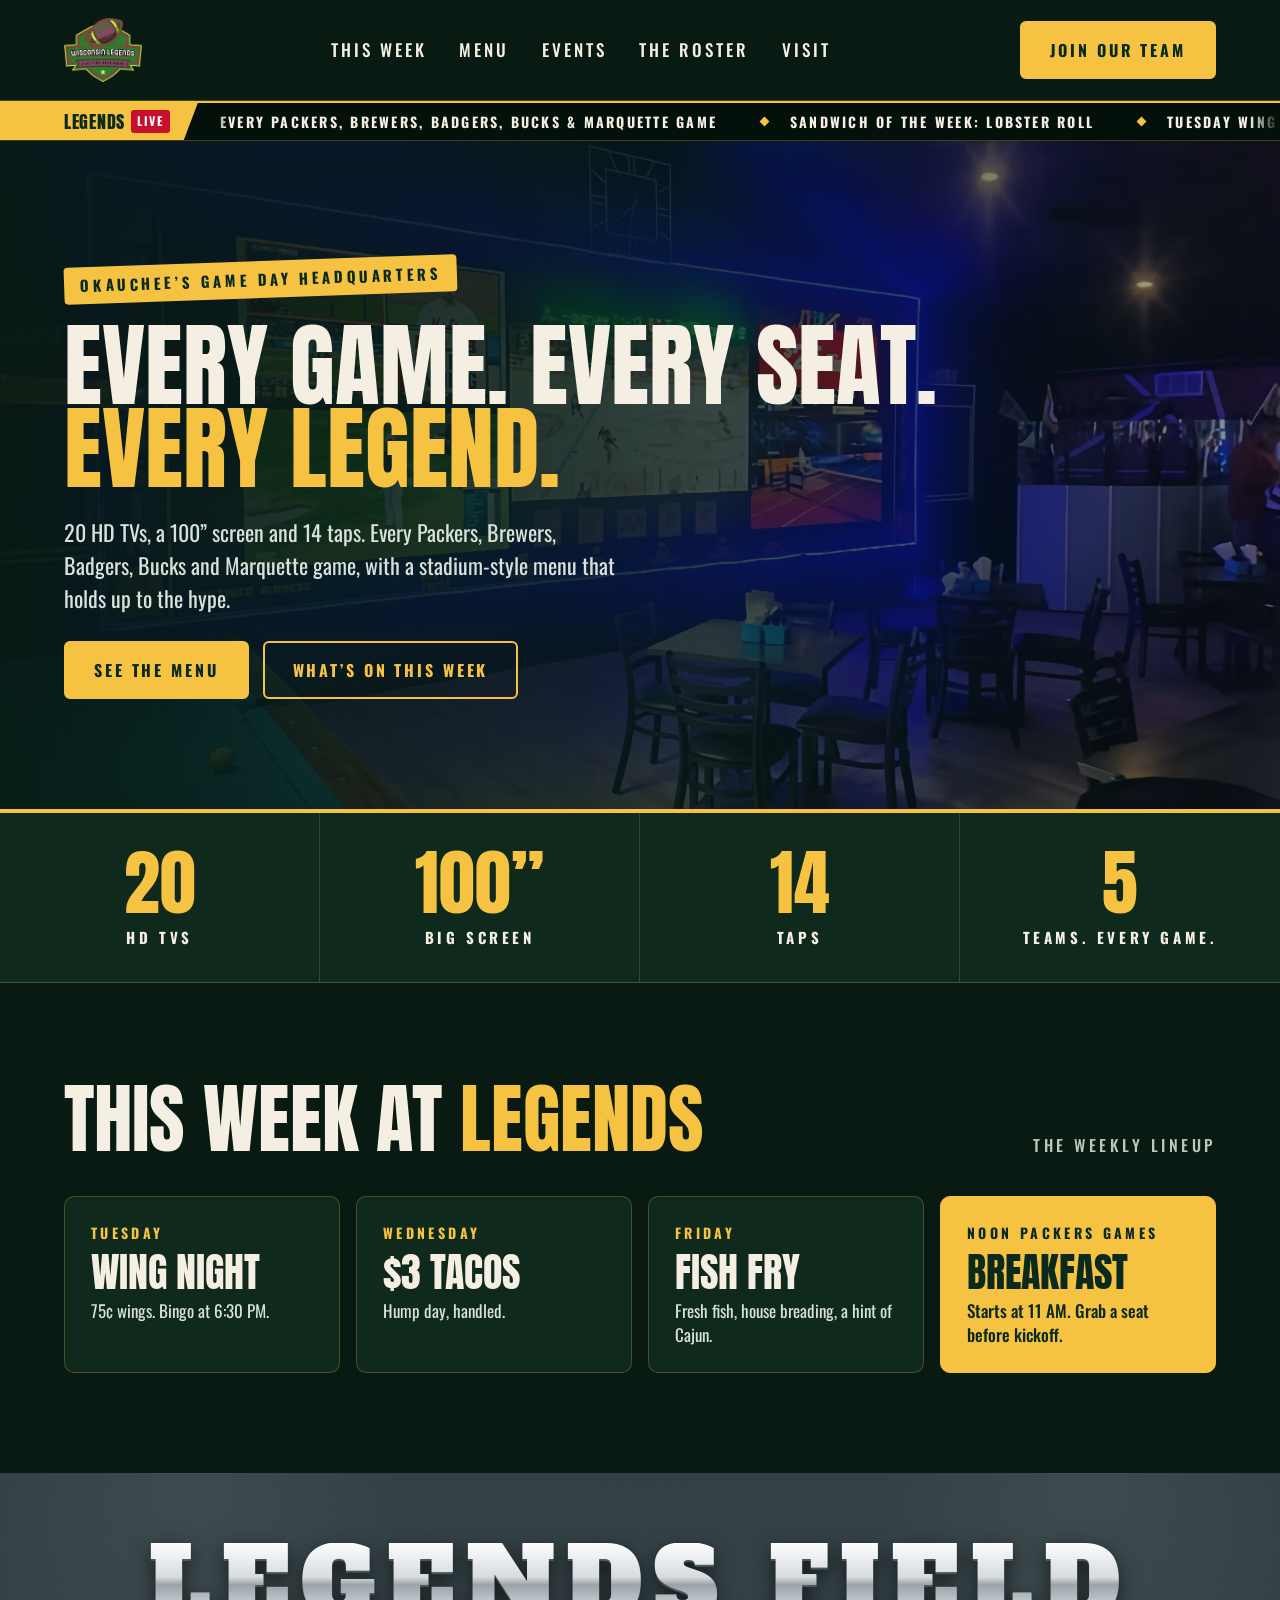
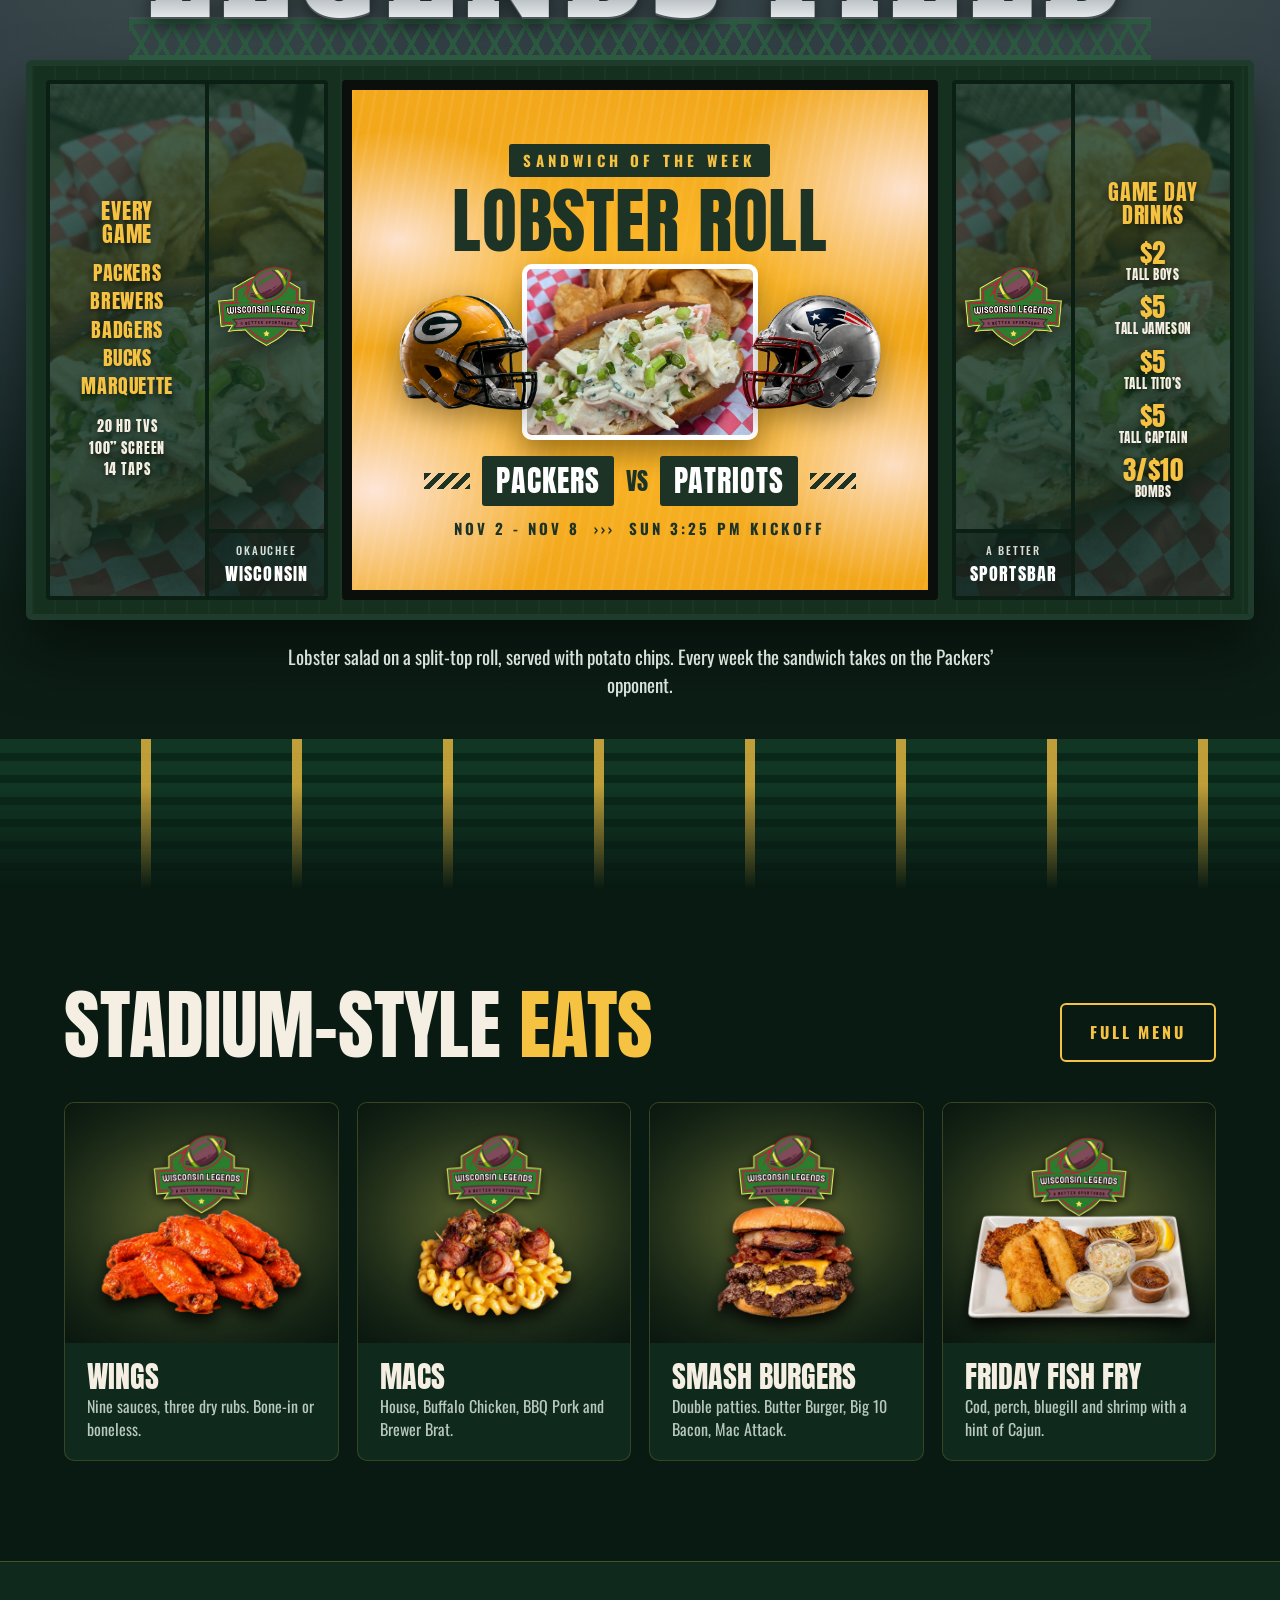
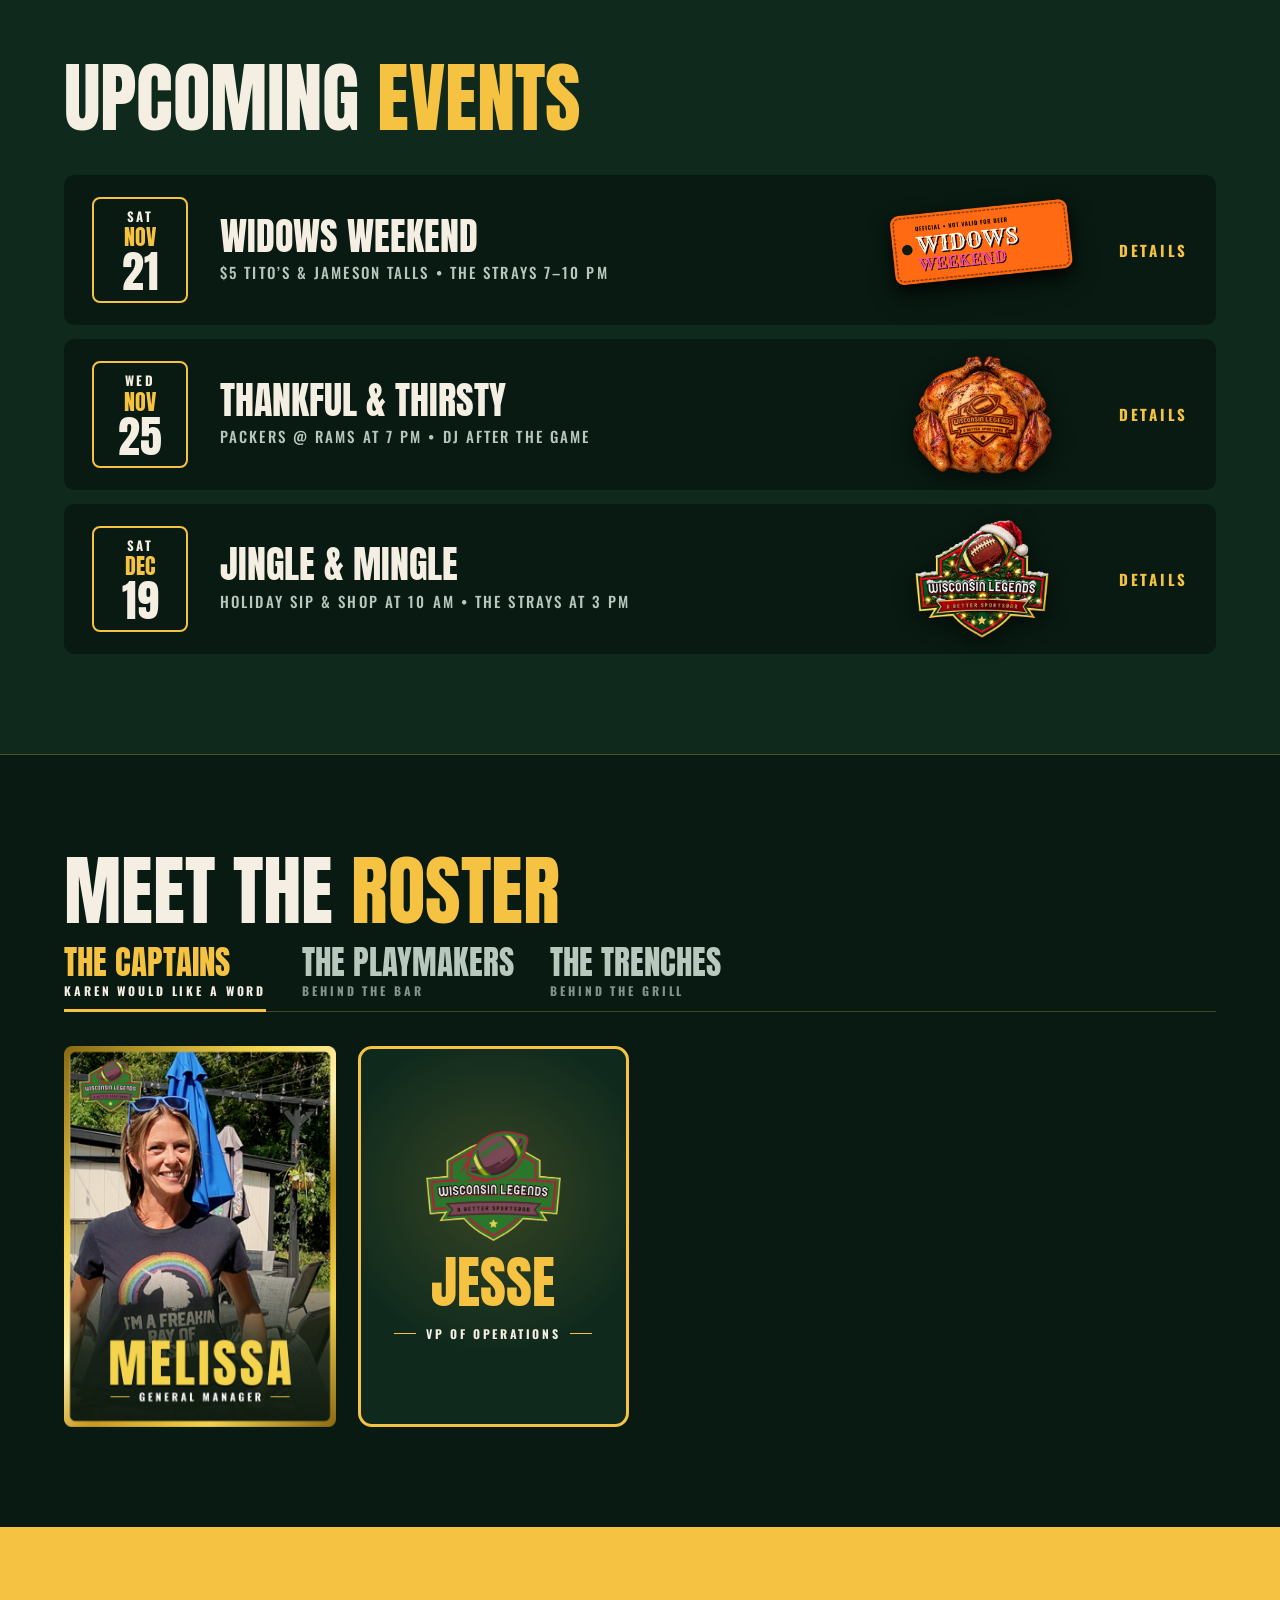
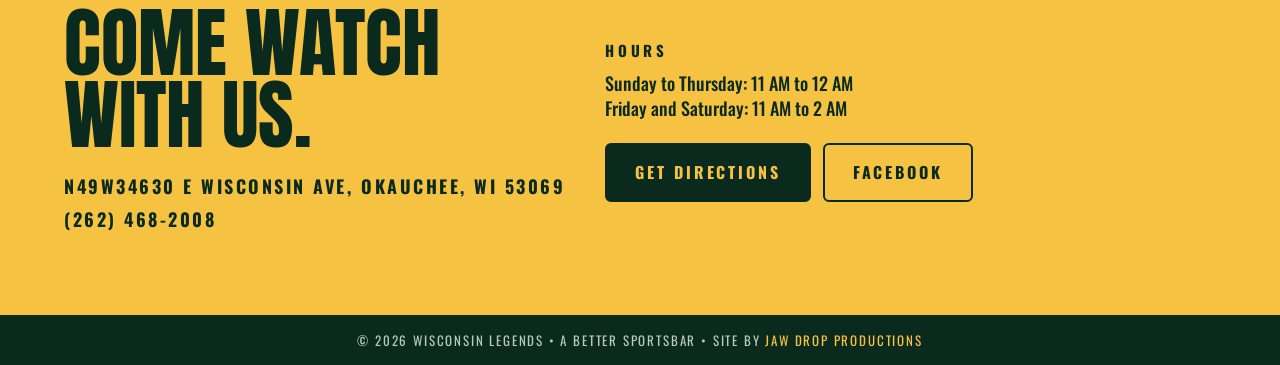
==== index.html @ 624fd3b6 "Add files via upload" ====
<!doctype html>
<html lang="en">
<head>
<meta charset="utf-8">
<meta name="viewport" content="width=device-width, initial-scale=1">
<title>Wisconsin Legends | A Better Sports Bar in Okauchee, WI</title>
<meta name="description" content="Wisconsin Legends is Okauchee's game day headquarters. 20 HD TVs, a 100 inch screen, 14 taps and a stadium-style menu. Every Packers, Brewers, Badgers, Bucks and Marquette game.">
<link rel="icon" type="image/png" href="images/favicon.png">
<link rel="preconnect" href="https://fonts.googleapis.com">
<link rel="preconnect" href="https://fonts.gstatic.com" crossorigin>
<link href="https://fonts.googleapis.com/css2?family=Alfa+Slab+One&family=Anton&family=Oswald:wght@400;500;700&display=swap" rel="stylesheet">
<link rel="stylesheet" href="styles.css?v=20261103q">
</head>
<body>

<header class="topbar">
<nav class="nav">
  <a class="logo" href="#top"><img src="images/logo.png" alt="Wisconsin Legends"></a>
  <ul>
    <li><a href="#week">This Week</a></li>
    <li><a href="menu.html">Menu</a></li>
    <li><a href="#events">Events</a></li>
    <li><a href="#crew">The Roster</a></li>
    <li><a href="#visit">Visit</a></li>
  </ul>
  <a class="btn btn-gold" href="apply.html">Join Our Team</a>
</nav>
  <div class="ticker" aria-label="Legends news">
    <span class="tk-label">Legends<b>Live</b></span>
    <div class="tk-track"><div class="tk-move"><span class="tk-item">Every Packers, Brewers, Badgers, Bucks &amp; Marquette game</span><span class="tk-item">Sandwich of the Week: Lobster Roll</span><span class="tk-item">Tuesday Wing Night: 75&cent; wings + Bingo at 6:30</span><span class="tk-item">Wednesday: $3 Tacos</span><span class="tk-item">Friday Fish Fry</span><span class="tk-item">Breakfast from 11 AM for noon Packers kickoffs</span><span class="tk-item">Widows Weekend: Sat Nov 21</span><span class="tk-item">Thankful &amp; Thirsty: Wed Nov 25</span><span class="tk-item">Jingle &amp; Mingle: Sat Dec 19</span><span class="tk-item">N49W34630 E Wisconsin Ave, Okauchee</span><span class="tk-item">(262) 468-2008</span><span aria-hidden="true" class="tk-dup"><span class="tk-item">Every Packers, Brewers, Badgers, Bucks &amp; Marquette game</span><span class="tk-item">Sandwich of the Week: Lobster Roll</span><span class="tk-item">Tuesday Wing Night: 75&cent; wings + Bingo at 6:30</span><span class="tk-item">Wednesday: $3 Tacos</span><span class="tk-item">Friday Fish Fry</span><span class="tk-item">Breakfast from 11 AM for noon Packers kickoffs</span><span class="tk-item">Widows Weekend: Sat Nov 21</span><span class="tk-item">Thankful &amp; Thirsty: Wed Nov 25</span><span class="tk-item">Jingle &amp; Mingle: Sat Dec 19</span><span class="tk-item">N49W34630 E Wisconsin Ave, Okauchee</span><span class="tk-item">(262) 468-2008</span></span></div></div>
  </div>
</header>

<header id="top" class="hero">
  <div class="hero-inner">
    <span class="tag">Okauchee&rsquo;s Game Day Headquarters</span>
    <h1><span class="nw">Every Game. Every Seat.</span><br><span class="hl">Every Legend.</span></h1>
    <p>20 HD TVs, a 100&rdquo; screen and 14 taps. Every Packers, Brewers, Badgers, Bucks and Marquette game, with a stadium-style menu that holds up to the hype.</p>
    <div class="cta">
      <a class="btn btn-gold" href="menu.html">See the Menu</a>
      <a class="btn btn-line" href="#week">What&rsquo;s On This Week</a>
    </div>
  </div>
</header>

<div class="stats">
  <div class="wrap">
    <div class="stat"><b>20</b><span>HD TVs</span></div>
    <div class="stat"><b>100&rdquo;</b><span>Big Screen</span></div>
    <div class="stat"><b>14</b><span>Taps</span></div>
    <div class="stat"><b>5</b><span>Teams. Every Game.</span></div>
  </div>
</div>

<section id="week">
  <div class="wrap">
    <div class="sec-head">
      <h2>This Week at <span class="hl">Legends</span></h2>
      <span class="eyebrow">The weekly lineup</span>
    </div>
    <div class="week">
      <div class="card"><div class="day">Tuesday</div><h3>Wing Night</h3><p>75&cent; wings. Bingo at 6:30 PM.</p></div>
      <div class="card"><div class="day">Wednesday</div><h3>$3 Tacos</h3><p>Hump day, handled.</p></div>
      <div class="card"><div class="day">Friday</div><h3>Fish Fry</h3><p>Fresh fish, house breading, a hint of Cajun.</p></div>
      <div class="card gold"><div class="day">Noon Packers Games</div><h3>Breakfast</h3><p>Starts at 11 AM. Grab a seat before kickoff.</p></div>
    </div>
  </div>
</section>

<section class="lf" aria-label="Sandwich of the Week">
  <div class="lf-sky"></div>
  <div class="lf-board">
    <div class="lf-sign"><div class="lf-sw"><span>Legends Field</span></div></div>
    <div class="lf-rig">
      <div class="lf-wing l">
      <div class="lf-tower">
        <div class="lf-th">Every<br>Game</div>
        <ul><li>Packers</li><li>Brewers</li><li>Badgers</li><li>Bucks</li><li>Marquette</li><li class="sm">20 HD TVs</li><li class="sm">100&rdquo; Screen</li><li class="sm">14 Taps</li></ul>
      </div>
      <div class="lf-side">
        <div class="lf-mini"><img src="images/logo.png" alt=""></div>
        <div class="lf-plate">Okauchee<b>Wisconsin</b></div>
      </div>
      </div>
      <div class="lf-screen">
        <div class="lf-paint"></div>
        <div class="lf-kicker">Sandwich of the Week</div>
        <h2 class="lf-title">Lobster Roll</h2>
        <div class="lf-mid">
          <img class="lf-helm gb" src="images/helmet-gb.png" alt="Packers helmet">
          <div class="lf-photo" role="img" aria-label="Lobster roll with potato chips"></div>
          <img class="lf-helm opp" src="images/helmet-opp.png" alt="Patriots helmet">
        </div>
        <div class="lf-vs"><i></i><span class="t">Packers</span><span class="v">vs</span><span class="t">Patriots</span><i></i></div>
        <div class="lf-sub">Nov 2 - Nov 8 &nbsp;&#8250;&#8250;&#8250;&nbsp; Sun 3:25 PM Kickoff</div>
      </div>
      <div class="lf-wing r">
        <div class="lf-side">
        <div class="lf-mini"><img src="images/logo.png" alt=""></div>
        <div class="lf-plate">A Better<b>Sportsbar</b></div>
      </div>
      <div class="lf-tower">
        <div class="lf-th">Game Day<br>Drinks</div>
        <ul class="deals"><li><b>$2</b>Tall Boys</li><li><b>$5</b>Tall Jameson</li><li><b>$5</b>Tall Tito&rsquo;s</li><li><b>$5</b>Tall Captain</li><li><b>3/$10</b>Bombs</li></ul>
      </div>
    </div>
    </div>
    <div class="lf-caption">Lobster salad on a split-top roll, served with potato chips. Every week the sandwich takes on the Packers&rsquo; opponent.</div>
  </div>
  <div class="lf-stands"></div>
</section>

<section id="menu">
  <div class="wrap">
    <div class="sec-head">
      <h2>Stadium-Style <span class="hl">Eats</span></h2>
      <a class="btn btn-line" href="menu.html">Full Menu</a>
    </div>
    <div class="menu">
      <div class="dish"><img src="images/wings-card.jpg" alt="Wing sauces"><div><h3>Wings</h3><p>Nine sauces, three dry rubs. Bone-in or boneless.</p></div></div>
      <div class="dish"><img src="images/mac-card.jpg" alt="House mac and cheese"><div><h3>Macs</h3><p>House, Buffalo Chicken, BBQ Pork and Brewer Brat.</p></div></div>
      <div class="dish"><img src="images/burger-card.jpg" alt="Big 10 Bacon Burger"><div><h3>Smash Burgers</h3><p>Double patties. Butter Burger, Big 10 Bacon, Mac Attack.</p></div></div>
      <div class="dish"><img src="images/fishfry.jpg" alt="Friday fish fry plate"><div><h3>Friday Fish Fry</h3><p>Cod, perch, bluegill and shrimp with a hint of Cajun.</p></div></div>
    </div>
  </div>
</section>

<section id="events" class="band">
  <div class="wrap">
    <div class="sec-head"><h2>Upcoming <span class="hl">Events</span></h2></div>
    <div class="events">
      <div class="event">
        <div class="date"><small>Sat</small><em>Nov</em><b>21</b></div>
        <div class="info"><h3>Widows Weekend</h3><p>$5 Tito&rsquo;s &amp; Jameson Talls &bull; The Strays 7&ndash;10 PM</p></div>
        <img class="ev-icon" src="images/event-widows.png" alt="Widows Weekend tag">
        <a href="https://www.facebook.com/events/994637236331444/" target="_blank" rel="noopener">Details</a>
      </div>
      <div class="event">
        <div class="date"><small>Wed</small><em>Nov</em><b>25</b></div>
        <div class="info"><h3>Thankful &amp; Thirsty</h3><p>Packers @ Rams at 7 PM &bull; DJ after the game</p></div>
        <img class="ev-icon" src="images/event-turkey.png" alt="Legends turkey">
        <a href="https://www.facebook.com/events/1683544016807827/" target="_blank" rel="noopener">Details</a>
      </div>
      <div class="event">
        <div class="date"><small>Sat</small><em>Dec</em><b>19</b></div>
        <div class="info"><h3>Jingle &amp; Mingle</h3><p>Holiday Sip &amp; Shop at 10 AM &bull; The Strays at 3 PM</p></div>
        <img class="ev-icon" src="images/event-xmas.png" alt="Legends Christmas logo">
        <a href="https://www.facebook.com/events/1639208197613878/" target="_blank" rel="noopener">Details</a>
      </div>
    </div>
  </div>
</section>

<section id="crew">
  <div class="wrap">
    <div class="sec-head roster-head">
      <h2>Meet the <span class="hl">Roster</span></h2>
    </div>
    <div class="roster-tabs" role="tablist" aria-label="Roster groups">
      <button type="button" role="tab" class="on" aria-selected="true" data-g="captains">The Captains<small>Karen Would Like A Word</small></button>
      <button type="button" role="tab" aria-selected="false" data-g="playmakers">The Playmakers<small>Behind the Bar</small></button>
      <button type="button" role="tab" aria-selected="false" data-g="trenches">The Trenches<small>Behind the Grill</small></button>
    </div>
    <div class="crew" id="roster" aria-live="polite"></div>
  </div>
</section>

<footer id="visit">
  <div class="wrap">
    <div>
      <h2>Come Watch<br>With Us.</h2>
      <div class="addr">N49W34630 E Wisconsin Ave, Okauchee, WI 53069<br><a href="tel:+12624682008">(262) 468-2008</a></div>
    </div>
    <div class="hours">
      <div class="label">Hours</div>
      <div>Sunday to Thursday: 11 AM to 12 AM<br>Friday and Saturday: 11 AM to 2 AM</div>
      <div class="cta">
        <a class="btn btn-dark" href="https://maps.google.com/?q=N49W34630+E+Wisconsin+Ave,+Okauchee,+WI+53069" target="_blank" rel="noopener">Get Directions</a>
        <a class="btn btn-line" href="https://www.facebook.com/profile.php?id=61574786015637" target="_blank" rel="noopener">Facebook</a>
      </div>
    </div>
  </div>
  <div class="fine">&copy; 2026 Wisconsin Legends &bull; A Better Sportsbar &bull; Site by <a href="https://jawdropproductions.com" target="_blank" rel="noopener">JAW DROP Productions</a></div>
</footer>

<script>
(function(){
  var G={
    captains:[{img:"images/staff-melissa.png",alt:"Melissa, General Manager"},{name:"Jesse",role:"VP of Operations"}],
    playmakers:[{img:"images/staff-maddie.png",alt:"Maddie, bartender"},{img:"images/staff-taylor.png",alt:"Taylor, bartender"},{img:"images/staff-brittany.png",alt:"Brittany, bartender"}],
    trenches:[{name:"Dave-O",role:"Kitchen Manager"}]
  };
  var max=0;for(var k in G)max=Math.max(max,G[k].length);
  var root=document.getElementById("roster"),slots=[];
  function face(p){
    if(!p)return '<span class="card-back"><img src="images/logo.png" alt=""></span>';
    if(p.name)return '<span class="card-soon" role="img" aria-label="'+p.name+', '+p.role+'"><img src="images/logo.png" alt=""><b>'+p.name+'</b><span class="role">'+p.role+'</span></span>';
    return '<img src="'+p.img+'" alt="'+p.alt+'">';
  }
  for(var i=0;i<max;i++){
    var d=document.createElement("div");d.className="slot";
    d.innerHTML='<div class="slot-inner"><div class="face a"></div><div class="face b"></div></div>';
    root.appendChild(d);slots.push({el:d,inner:d.firstChild,a:d.querySelector(".a"),b:d.querySelector(".b"),rot:0,shown:false});
  }
  function vis(s){return s.rot%2===0?s.a:s.b}
  function hid(s){return s.rot%2===0?s.b:s.a}
  function turn(s){s.rot++;s.inner.style.transform="rotateY("+(s.rot*180)+"deg)"}
  function show(g,first){
    var list=G[g];
    slots.forEach(function(s,i){
      var p=list[i];
      if(first){if(p){vis(s).innerHTML=face(p);s.shown=true}else s.el.hidden=true;return}
      setTimeout(function(){
        if(!s.shown&&!p)return;
        if(!s.shown){vis(s).innerHTML=face(null);s.el.hidden=false;s.shown=true;void s.el.offsetWidth}
        hid(s).innerHTML=face(p);turn(s);
        if(!p){s.shown=false;setTimeout(function(){if(!s.shown)s.el.hidden=true},720)}
      },i*110);
    });
  }
  var tabs=document.querySelectorAll(".roster-tabs button"),cur="captains";
  tabs.forEach(function(t){t.addEventListener("click",function(){
    if(t.dataset.g===cur)return;cur=t.dataset.g;
    tabs.forEach(function(x){var on=x===t;x.classList.toggle("on",on);x.setAttribute("aria-selected",on)});
    show(cur,false);
  })});
  show(cur,true);
})();
</script>
<script>(function(){var n=document.querySelector(".topbar");function f(){document.documentElement.style.setProperty("--navh",n.offsetHeight+"px")}f();addEventListener("resize",f)})();</script>
</body>
</html>
---- styles.css ----
:root{
  --green:#081a12;
  --green2:#0f2a1d;
  --gold:#f5c242;
  --gold2:#ffe08a;
  --ink:#0b2a1e;
  --cream:#f4efe2;
  --muted:#b9c8bd;
  --soft:#d9e2da;
  --line:rgba(245,194,66,.25);
}
*{box-sizing:border-box}
html{scroll-behavior:smooth}
body{margin:0;background:var(--green);color:var(--cream);font-family:Oswald,"Arial Narrow",sans-serif;line-height:1.4}
a{color:var(--gold);text-decoration:none}
a:hover{color:var(--gold2)}
img{max-width:100%;display:block}
h1,h2,h3{font-family:Anton,Impact,sans-serif;font-weight:400;margin:0;line-height:.95;text-transform:uppercase}
.wrap{max-width:1280px;margin:0 auto;padding:0 5%}
.btn{display:inline-block;font-weight:700;letter-spacing:.18em;font-size:16px;padding:16px 28px;border-radius:6px;text-transform:uppercase;border:2px solid var(--gold)}
.btn-gold{background:var(--gold);color:var(--ink)}
.btn-gold:hover{background:var(--gold2);color:var(--ink)}
.btn-line{color:var(--gold)}
.btn-line:hover{background:rgba(245,194,66,.12)}
.tag{display:inline-block;background:var(--gold);color:var(--ink);font-weight:700;letter-spacing:.24em;font-size:15px;padding:8px 16px;border-radius:4px;transform:rotate(-2deg);text-transform:uppercase}
.hl{color:var(--gold)}
.eyebrow{letter-spacing:.22em;font-weight:500;color:var(--muted);font-size:16px;text-transform:uppercase}

/* ticker */


/* nav */
.nav{display:flex;flex-wrap:wrap;align-items:center;justify-content:space-between;gap:16px;padding:18px 5%;border-bottom:1px solid var(--line)}
.nav .logo img{height:64px;width:auto}
.nav ul{list-style:none;margin:0;padding:0;display:flex;flex-wrap:wrap;gap:8px 32px;font-weight:500;font-size:17px;letter-spacing:.18em;text-transform:uppercase}
.nav ul a{color:var(--cream)}
.nav ul a:hover{color:var(--gold)}

/* hero */
.hero{padding:120px 5% 110px;background:linear-gradient(90deg,rgba(8,26,18,.96) 0%,rgba(8,26,18,.82) 45%,rgba(8,26,18,.35) 100%),url(images/hero.jpg) center/cover}
.hero-inner{max-width:760px;display:flex;flex-direction:column;gap:26px;align-items:flex-start}
.hero h1{font-size:clamp(64px,9vw,140px);line-height:.9}
.hero p{margin:0;font-size:22px;line-height:1.5;color:var(--soft);max-width:560px}
.hero .cta{display:flex;flex-wrap:wrap;gap:14px}

/* stats */
.stats{background:var(--green2);border-top:4px solid var(--gold);border-bottom:1px solid var(--line)}
.stats .wrap{display:grid;grid-template-columns:repeat(auto-fit,minmax(200px,1fr));padding:0}
.stat{padding:34px 20px;text-align:center;border-right:1px solid rgba(245,194,66,.18)}
.stat:last-child{border-right:none}
.stat b{display:block;font-family:Anton,Impact,sans-serif;font-weight:400;font-size:72px;line-height:1;color:var(--gold)}
.stat span{display:block;letter-spacing:.24em;font-weight:700;font-size:15px;margin-top:8px;text-transform:uppercase}

/* sections */
section{padding:100px 0}
.sec-head{display:flex;flex-wrap:wrap;align-items:flex-end;justify-content:space-between;gap:16px;margin-bottom:40px}
.sec-head h2{font-size:clamp(48px,6vw,84px)}
.band{background:var(--green2);border-top:1px solid var(--line);border-bottom:1px solid var(--line)}

/* week cards */
.week{display:grid;grid-template-columns:repeat(auto-fit,minmax(220px,1fr));gap:16px}
.card{background:var(--green2);border:1px solid var(--line);border-radius:10px;padding:26px}
.card .day{color:var(--gold);letter-spacing:.24em;font-weight:700;font-size:14px;text-transform:uppercase}
.card h3{font-size:40px;margin:10px 0 8px}
.card p{margin:0;color:var(--soft);font-size:17px}
.card.gold{background:var(--gold);color:var(--ink);border-color:var(--gold)}
.card.gold .day,.card.gold p{color:var(--ink)}
.card.gold p{font-weight:500}

/* sandwich of the week */
.sotw{display:flex;flex-wrap:wrap;background:var(--green2);padding:0}
.sotw-img{flex:1 1 480px;min-height:520px;background:url(images/sandwich-of-the-week.jpg) 50% 60%/cover}
.sotw-text{flex:1 1 480px;padding:80px 5%;display:flex;flex-direction:column;justify-content:center;align-items:flex-start;gap:20px}
.sotw h2{font-size:clamp(56px,7vw,104px);line-height:.9}
.sotw p{margin:0;font-size:21px;line-height:1.5;color:var(--soft);max-width:520px}
.sotw .meta{display:flex;flex-wrap:wrap;gap:10px 28px;letter-spacing:.2em;font-weight:700;font-size:16px;text-transform:uppercase}

/* menu */
.menu{display:grid;grid-template-columns:repeat(auto-fit,minmax(260px,1fr));gap:18px}
.dish{background:var(--green2);border-radius:10px;overflow:hidden;border:1px solid rgba(245,194,66,.18)}
.dish img{width:100%;height:240px;object-fit:cover}
.dish div{padding:20px 22px}
.dish h3{font-size:30px}
.dish p{margin:4px 0 0;color:var(--muted);font-size:16px}

/* events */
.events{display:flex;flex-direction:column;gap:14px}
.event{display:flex;flex-wrap:wrap;align-items:center;gap:20px 32px;background:var(--green);border-radius:10px;padding:22px 28px}
.date{width:96px;text-align:center;border:2px solid var(--gold);border-radius:8px;padding:8px 0;font-family:Anton,Impact,sans-serif;text-transform:uppercase}
.date small{display:block;font-family:Oswald,sans-serif;letter-spacing:.2em;font-size:13px;font-weight:700}
.date em{display:block;font-style:normal;font-size:22px;color:var(--gold);line-height:1.1}
.date b{display:block;font-weight:400;font-size:44px;line-height:1}
.event .info{flex:1 1 320px}
.event h3{font-size:38px}
.event p{margin:8px 0 0;color:var(--muted);letter-spacing:.14em;font-weight:500;font-size:15px;text-transform:uppercase}
.event a{font-weight:700;letter-spacing:.18em;font-size:15px;text-transform:uppercase}

/* crew */
.crew{display:grid;grid-template-columns:repeat(auto-fill,minmax(220px,1fr));gap:22px}
.squad+.squad{margin-top:56px;padding-top:44px;border-top:1px solid var(--line)}
.squad-head{display:flex;flex-wrap:wrap;align-items:baseline;gap:6px 20px;margin-bottom:24px}
.squad-head h3{font-size:clamp(34px,4vw,52px)}
.card-soon,.card-back{width:100%;height:100%;border:3px solid var(--gold);border-radius:14px;background:radial-gradient(circle at 50% 38%,rgba(245,194,66,.18),transparent 60%),var(--green2);display:flex;flex-direction:column;align-items:center;justify-content:center;gap:14px;padding:24px;text-align:center}
.card-soon img{width:62%;opacity:.9}
.card-soon b{font-family:Anton,Impact,sans-serif;font-weight:400;font-size:30px;line-height:1;text-transform:uppercase;color:var(--gold)}
.card-soon span{letter-spacing:.22em;font-weight:700;font-size:13px;text-transform:uppercase;color:var(--muted)}

/* footer */
footer{background:var(--gold);color:var(--ink)}
footer .wrap{padding-top:80px;padding-bottom:80px;display:flex;flex-wrap:wrap;gap:40px;align-items:center;justify-content:space-between}
footer h2{font-size:clamp(48px,6vw,84px);margin-bottom:18px}
footer .addr{font-weight:700;letter-spacing:.14em;font-size:18px;line-height:1.8;text-transform:uppercase}
footer .addr a{color:var(--ink)}
.hours{flex:1 1 300px;display:flex;flex-direction:column;gap:10px;font-size:18px;font-weight:500}
.hours .label{letter-spacing:.24em;font-weight:700;font-size:15px;text-transform:uppercase}
.hours .cta{display:flex;flex-wrap:wrap;gap:12px;margin-top:12px}
footer .btn{border-color:var(--ink)}
footer .btn-dark{background:var(--ink);color:var(--gold)}
footer .btn-dark:hover{background:#143826;color:var(--gold2)}
footer .btn-line{color:var(--ink)}
footer .btn-line:hover{background:rgba(11,42,30,.1)}
.fine{background:var(--ink);color:var(--muted);text-align:center;font-size:13px;letter-spacing:.14em;padding:16px 5%;text-transform:uppercase}
.fine a{color:var(--gold)}

@media (max-width:640px){
  section{padding:70px 0}
  .hero{padding:80px 5% 70px}
  .stat{border-right:none;border-bottom:1px solid rgba(245,194,66,.18)}
}

/* ===== menu page ===== */
.page-hero{padding:90px 5% 60px;background:linear-gradient(180deg,rgba(8,26,18,.75),rgba(8,26,18,.97)),url(images/big10.jpg) center 40%/cover}
.page-hero h1{font-size:clamp(64px,9vw,130px);line-height:.9}
.page-hero p{margin:14px 0 0;font-size:20px;color:var(--soft);max-width:640px}
.menu-nav{position:sticky;top:0;z-index:5;background:var(--green2);border-top:1px solid var(--line);border-bottom:1px solid var(--line)}
.menu-nav ul{list-style:none;margin:0;padding:0 5%;display:flex;flex-wrap:wrap;gap:4px 26px;font-weight:700;font-size:14px;letter-spacing:.18em;text-transform:uppercase;justify-content:center}
.menu-nav a{display:block;padding:14px 0;color:var(--cream)}
.menu-nav a:hover{color:var(--gold)}
.msec{padding:80px 0}
.msec+.msec{border-top:1px solid var(--line)}
.msec-head{display:flex;flex-wrap:wrap;gap:30px 48px;align-items:center;margin-bottom:36px}
.msec-head img{width:280px;height:200px;object-fit:cover;border-radius:10px;border:1px solid var(--line)}
.msec-head h2{font-size:clamp(44px,5.5vw,76px)}
.msec-head .note{color:var(--soft);font-size:17px;max-width:560px;margin:10px 0 0;line-height:1.5}
.mgrid{display:grid;grid-template-columns:repeat(auto-fit,minmax(300px,1fr));gap:12px 40px}
.item{display:flex;flex-direction:column;gap:4px;padding:14px 0;border-bottom:1px dashed rgba(245,194,66,.25)}
.item .row{display:flex;align-items:baseline;gap:12px}
.item .name{font-family:Anton,Impact,sans-serif;font-size:22px;letter-spacing:.02em;text-transform:uppercase}
.item .dots{flex:1;border-bottom:2px dotted rgba(245,194,66,.35);transform:translateY(-6px)}
.item .price{font-family:Anton,Impact,sans-serif;font-size:22px;color:var(--gold)}
.item p{margin:0;color:var(--muted);font-size:15.5px;line-height:1.45}
.sub{margin:34px 0 10px;color:var(--gold);letter-spacing:.24em;font-weight:700;font-size:14px;text-transform:uppercase}
.pill-list{display:flex;flex-wrap:wrap;gap:8px;margin-top:6px}
.pill{border:1px solid var(--line);border-radius:999px;padding:6px 14px;font-size:14px;letter-spacing:.08em;text-transform:uppercase;font-weight:500}
.pill.hot{border-color:#e05a2b;color:#ff9a6e}
.sides{display:grid;grid-template-columns:repeat(auto-fit,minmax(200px,1fr));gap:8px 32px}
.sides .item{padding:10px 0}
.fine-print{color:var(--muted);font-size:14px;letter-spacing:.06em;margin-top:18px}
.cta-band{background:var(--gold);color:var(--ink);text-align:center;padding:70px 5%}
.cta-band h2{font-size:clamp(44px,6vw,80px);margin-bottom:16px}
.cta-band p{margin:0 0 24px;font-size:19px;font-weight:500}
@media (max-width:640px){.msec{padding:56px 0}.msec-head img{width:100%;height:180px}}
.event{position:relative}
.event .ev-icon{height:60px;width:120px;object-fit:contain;flex:none;margin:-10px 0;filter:drop-shadow(0 6px 10px rgba(0,0,0,.55))}
@media (max-width:640px){.event .ev-icon{position:absolute;top:24px;right:22px;margin:0;height:56px;width:96px}}
.sotw-img{border-radius:18px;margin:48px 0 48px 5%;box-shadow:0 18px 40px rgba(0,0,0,.45)}
@media (max-width:640px){.sotw-img{margin:28px 5% 0;min-height:360px}}

/* roster tabs + flip slots */
.roster-head{margin-bottom:18px}
.roster-tabs{display:flex;flex-wrap:wrap;gap:10px 36px;margin-bottom:34px;border-bottom:1px solid var(--line)}
.roster-tabs button{background:none;border:0;border-bottom:3px solid transparent;margin-bottom:-1px;padding:0 0 12px;cursor:pointer;font-family:Anton,Impact,sans-serif;font-size:clamp(24px,2.6vw,34px);text-transform:uppercase;color:var(--muted);text-align:left;line-height:1}
.roster-tabs button small{display:block;margin-top:6px;font-family:Oswald,sans-serif;font-weight:700;font-size:12px;letter-spacing:.24em;color:var(--muted);opacity:.7}
.roster-tabs button:hover{color:var(--cream)}
.roster-tabs button.on{color:var(--gold);border-bottom-color:var(--gold)}
.roster-tabs button.on small{color:var(--cream);opacity:1}
.slot{aspect-ratio:600/840;perspective:1400px}
.slot[hidden]{display:none}
.slot-inner{position:relative;width:100%;height:100%;transform-style:preserve-3d;transition:transform .7s cubic-bezier(.2,.7,.2,1)}
.face{position:absolute;inset:0;backface-visibility:hidden;-webkit-backface-visibility:hidden}
.face.b{transform:rotateY(180deg)}
.face img{width:100%;height:100%;object-fit:contain}
.card-back{display:flex;align-items:center;justify-content:center;border:3px solid var(--gold);border-radius:14px;background:radial-gradient(circle at 50% 50%,rgba(245,194,66,.22),transparent 62%),var(--green2)}
.card-back img,.card-soon img{width:62%;height:auto}
@media (max-width:640px){.roster-tabs{gap:8px 22px}.crew{grid-template-columns:repeat(2,1fr);gap:14px}}
/* sticky top menu */
.topbar{position:sticky;top:0;z-index:20;background:var(--green)}
[id]{scroll-margin-top:calc(var(--navh,90px) + 10px)}
.menu-nav{top:var(--navh,0px)}
.msec{scroll-margin-top:calc(var(--navh,90px) + 56px)}
@media (max-width:640px){
  .nav{padding:10px 16px;gap:8px 12px}
  .nav .logo img{height:44px}
  .nav .btn{padding:10px 14px;font-size:12px;letter-spacing:.14em}
  .nav ul{order:3;width:100%;flex-wrap:nowrap;overflow-x:auto;gap:24px;font-size:14px;letter-spacing:.16em;scrollbar-width:none;padding-bottom:2px}
  .nav ul::-webkit-scrollbar{display:none}
  .nav ul a{white-space:nowrap}
}
@media (max-width:640px){
  .menu-nav ul{flex-wrap:nowrap;overflow-x:auto;justify-content:flex-start;gap:22px;padding:0 16px;scrollbar-width:none}
  .menu-nav ul::-webkit-scrollbar{display:none}
  .menu-nav a{white-space:nowrap;padding:12px 0;font-size:13px}
  .roster-tabs{flex-wrap:nowrap;justify-content:space-between;gap:10px}
  .roster-tabs button{font-size:19px}
  .roster-tabs button small{font-size:9px;letter-spacing:.14em}
}
.card-soon b{font-size:clamp(40px,4.4vw,60px)}
.card-soon .role{display:flex;align-items:center;gap:10px;color:var(--cream);font-size:12px;letter-spacing:.22em}
.card-soon .role::before,.card-soon .role::after{content:"";width:22px;height:1px;background:var(--gold)}
.card-soon .role{white-space:nowrap}
@media (max-width:640px){.card-soon{padding:16px 10px}.card-soon .role{font-size:10px;letter-spacing:.14em;gap:6px}.card-soon .role::before,.card-soon .role::after{width:12px}}
/* sports ticker */
.ticker{display:flex;align-items:stretch;height:40px;background:#04110b;border-top:2px solid var(--gold);border-bottom:1px solid var(--line);overflow:hidden;text-transform:uppercase}
.tk-label{flex:none;display:flex;align-items:center;gap:6px;padding:0 16px 0 5%;background:var(--gold);color:var(--ink);font-family:Anton,Impact,sans-serif;font-size:18px;letter-spacing:.04em;clip-path:polygon(0 0,100% 0,calc(100% - 14px) 100%,0 100%);padding-right:28px;position:relative;z-index:1}
.tk-label b{font-weight:400;background:#c8102e;color:#fff;font-size:12px;letter-spacing:.14em;padding:3px 6px;border-radius:3px;font-family:Oswald,sans-serif;font-weight:700}
.tk-track{flex:1;overflow:hidden;display:flex;align-items:center;-webkit-mask-image:linear-gradient(90deg,transparent,#000 30px,#000 calc(100% - 30px),transparent);mask-image:linear-gradient(90deg,transparent,#000 30px,#000 calc(100% - 30px),transparent)}
.tk-move{display:flex;width:max-content;animation:tk 70s linear infinite}
.tk-dup{display:flex}
.ticker:hover .tk-move{animation-play-state:paused}
.tk-item{display:flex;align-items:center;white-space:nowrap;font-weight:700;font-size:14px;letter-spacing:.16em;color:var(--cream);padding:0 22px}
.tk-item::after{content:"";width:7px;height:7px;background:var(--gold);transform:rotate(45deg);margin-left:44px;margin-right:-22px}
@keyframes tk{from{transform:translateX(0)}to{transform:translateX(-50%)}}
@media (prefers-reduced-motion:reduce){.tk-move{animation-duration:200s}}
@media (max-width:640px){.ticker{height:34px}.tk-label{padding-left:16px;font-size:15px;padding-right:22px}.tk-label b{font-size:10px}.tk-item{font-size:12px}}
@media (min-width:641px){.event .ev-icon{height:118px;width:210px;margin:-40px 0}}
.roster-tabs button{white-space:nowrap}
@media (max-width:640px){.roster-tabs{justify-content:flex-start;gap:22px;overflow-x:auto;scrollbar-width:none;margin-left:-16px;margin-right:-16px;padding:0 16px}.roster-tabs::-webkit-scrollbar{display:none}.roster-tabs button{flex:none}}
@media (max-width:640px){.roster-tabs{justify-content:space-between;gap:12px;overflow:visible;margin-left:0;margin-right:0;padding:0}.roster-tabs button{font-size:17px}.roster-tabs button small{font-size:8.5px;letter-spacing:.08em}}
@media (max-width:370px){.roster-tabs{gap:8px}.roster-tabs button{font-size:16px}.roster-tabs button small{font-size:8px;letter-spacing:.06em}}
/* apply page */
.apply-hero{background:linear-gradient(180deg,rgba(8,26,18,.72),rgba(8,26,18,.97)),url(images/hero.jpg) center 40%/cover}
.apply{padding:70px 0 100px}
.aform{max-width:900px;display:flex;flex-direction:column;gap:28px}
.aform fieldset{border:1px solid var(--line);border-radius:12px;padding:28px 30px 30px;margin:0;background:var(--green2);display:flex;flex-direction:column;gap:22px}
.aform legend{font-family:Anton,Impact,sans-serif;font-size:30px;text-transform:uppercase;color:var(--gold);padding:0 10px;margin-left:-10px}
.grid2{display:grid;grid-template-columns:repeat(auto-fit,minmax(260px,1fr));gap:18px 22px}
.fld{display:flex;flex-direction:column;gap:8px}
.fld.narrow{max-width:280px}
.fld>span,.q>span{font-weight:700;letter-spacing:.14em;font-size:13px;text-transform:uppercase;color:var(--soft)}
.aform input:not([type=checkbox]):not([type=radio]):not([type=file]),.aform textarea{font:inherit;font-size:18px;color:var(--cream);background:var(--green);border:1px solid rgba(245,194,66,.35);border-radius:8px;padding:13px 14px;width:100%}
.aform input:focus,.aform textarea:focus{outline:2px solid var(--gold);outline-offset:1px;border-color:var(--gold)}
.aform input[type=date]{color-scheme:dark}
.aform input[type=file]{font:inherit;color:var(--soft)}
.aform input[type=file]::file-selector-button{font:inherit;font-weight:700;letter-spacing:.12em;text-transform:uppercase;font-size:13px;background:var(--gold);color:var(--ink);border:0;border-radius:6px;padding:10px 16px;margin-right:14px;cursor:pointer}
.aform ::placeholder{color:rgba(185,200,189,.5)}
.q{display:flex;flex-direction:column;gap:10px}
.opts{display:flex;flex-wrap:wrap;gap:10px}
.chk{position:relative;cursor:pointer}
.chk input{position:absolute;opacity:0;pointer-events:none}
.chk span{display:block;border:1px solid var(--line);border-radius:999px;padding:9px 18px;font-weight:500;letter-spacing:.1em;text-transform:uppercase;font-size:15px;transition:background .15s,color .15s}
.chk:hover span{border-color:var(--gold)}
.chk input:checked+span{background:var(--gold);color:var(--ink);border-color:var(--gold);font-weight:700}
.chk input:focus-visible+span{outline:2px solid var(--gold);outline-offset:2px}
.hp{position:absolute;left:-9999px}
.submit{align-self:flex-start;font-size:18px;padding:18px 34px;cursor:pointer}
.submit:disabled{opacity:.6}
.sent{max-width:700px;display:flex;flex-direction:column;align-items:flex-start;gap:20px;padding:40px 0}
.sent h2{font-size:clamp(48px,6vw,80px)}
.sent p{margin:0;font-size:20px;color:var(--soft)}
@media (max-width:640px){.aform fieldset{padding:22px 18px}.chk span{font-size:13px;padding:8px 14px}}
.sent[hidden],.aform[hidden]{display:none}
.submit{font-family:Oswald,"Arial Narrow",sans-serif}

/* ===== Legends Field scoreboard (Sandwich of the Week) ===== */
.lf{position:relative;padding:70px 0 0;overflow:hidden;background:linear-gradient(180deg,#1a2a33 0%,#22343c 38%,#0d1f17 72%,var(--green) 100%)}
.lf-sky{position:absolute;inset:0;background:radial-gradient(ellipse at 15% 0%,rgba(255,244,214,.16),transparent 45%),radial-gradient(ellipse at 85% 0%,rgba(255,244,214,.16),transparent 45%);pointer-events:none}
.lf-board{position:relative;max-width:1600px;margin:0 auto;padding:0 2%}
.lf-sign{display:flex;justify-content:center;position:relative;padding-bottom:18px}
.lf-sign::after{content:"";position:absolute;left:24%;right:24%;bottom:0;height:22px;background:repeating-linear-gradient(60deg,transparent 0 16px,#1e3b2c 16px 20px),repeating-linear-gradient(-60deg,transparent 0 16px,#1e3b2c 16px 20px);border-top:4px solid #1e3b2c;border-bottom:4px solid #1e3b2c}
.lf-sign span{font-family:"Alfa Slab One",Georgia,serif;font-size:clamp(40px,7.4vw,108px);letter-spacing:.12em;text-transform:uppercase;line-height:1;background:linear-gradient(180deg,#fdfdfd 0%,#d6dbde 45%,#9aa3a8 55%,#e9ecee 100%);-webkit-background-clip:text;background-clip:text;color:transparent;filter:drop-shadow(0 2px 0 #4c565b) drop-shadow(0 6px 10px rgba(0,0,0,.55));padding:0 .1em}
.lf-rig{display:grid;grid-template-columns:1.1fr .8fr 4fr .8fr 1.1fr;gap:14px;align-items:stretch;background:#16301f;border:6px solid #1e3b2c;border-radius:6px;padding:14px;box-shadow:0 30px 60px rgba(0,0,0,.5);background-image:repeating-linear-gradient(90deg,rgba(255,255,255,.025) 0 2px,transparent 2px 22px)}
.lf-tower{background:#1f4d36;border:3px solid #163a28;border-radius:4px;padding:22px 10px;text-align:center;color:var(--gold);font-family:Anton,Impact,sans-serif;text-transform:uppercase;display:flex;flex-direction:column;align-items:center}
.lf-th{font-size:22px;line-height:1.05;letter-spacing:.04em}
.lf-tower ul{list-style:none;margin:14px 0 0;padding:0;font-size:clamp(15px,1.35vw,20px);line-height:1.55;letter-spacing:.03em}
.lf-side{display:flex;flex-direction:column;gap:12px}
.lf-mini{flex:1;background:#153a27;border:4px solid #0b1f15;border-radius:4px;display:flex;align-items:center;justify-content:center;box-shadow:inset 0 0 30px rgba(0,0,0,.45)}
.lf-mini img{width:84%;filter:drop-shadow(0 6px 10px rgba(0,0,0,.5))}
.lf-plate{background:#123222;border:2px solid #0b1f15;border-radius:3px;text-align:center;padding:10px 4px;font-weight:500;letter-spacing:.16em;font-size:11px;color:#d7dfd9;text-transform:uppercase}
.lf-plate b{display:block;font-family:Anton,Impact,sans-serif;font-weight:400;font-size:clamp(15px,1.4vw,22px);letter-spacing:.06em;color:#fff;margin-top:2px}
.lf-screen{position:relative;overflow:hidden;border:10px solid #0a0f0c;border-radius:4px;background:#f3a81c;min-height:520px;display:flex;flex-direction:column;align-items:center;justify-content:center;text-align:center;padding:28px 20px 24px;color:#1d3326}
.lf-paint{position:absolute;inset:0;background:radial-gradient(ellipse at 8% 30%,rgba(255,236,236,.85),transparent 22%),radial-gradient(ellipse at 4% 80%,rgba(255,236,236,.9),transparent 25%),radial-gradient(ellipse at 96% 20%,rgba(255,236,236,.85),transparent 24%),radial-gradient(ellipse at 94% 75%,rgba(255,236,236,.8),transparent 22%),radial-gradient(ellipse at 50% 50%,#ffbd2e,transparent 70%),repeating-linear-gradient(100deg,rgba(255,255,255,.06) 0 3px,transparent 3px 11px);pointer-events:none}
.lf-screen>*:not(.lf-paint){position:relative}
.lf-kicker{font-weight:700;letter-spacing:.28em;font-size:15px;text-transform:uppercase;background:#1d3326;color:var(--gold);padding:6px 14px;border-radius:3px}
.lf-title{font-family:Anton,Impact,sans-serif;font-size:clamp(48px,5.6vw,100px);white-space:nowrap;line-height:.9;margin:12px 0 4px;color:#1d3326;letter-spacing:.01em}
.lf-mid{display:flex;align-items:center;justify-content:center;gap:0;width:100%;margin:6px 0}
.lf-helm{width:26%;max-width:200px;filter:drop-shadow(0 10px 14px rgba(0,0,0,.35));position:relative;z-index:2}
.lf-helm.gb{transform:scaleX(-1);margin-left:-3%}
.lf-helm.opp{transform:scaleX(-1);margin-right:-3%}
.lf-photo{width:44%;aspect-ratio:4/3;max-width:330px;border-radius:10px;border:5px solid #fff;background:url(images/sandwich-of-the-week.jpg) 50% 60%/cover;box-shadow:0 14px 28px rgba(0,0,0,.35)}
.lf-vs{display:flex;align-items:center;gap:12px;margin-top:10px;font-family:Anton,Impact,sans-serif;text-transform:uppercase}
.lf-vs i{width:46px;height:16px;background:repeating-linear-gradient(135deg,#1d3326 0 5px,transparent 5px 10px)}
.lf-vs .t{font-size:30px;color:#fff;background:#1d3326;padding:4px 14px;border-radius:3px;letter-spacing:.03em}
.lf-vs .v{font-size:24px;color:#1d3326}
.lf-sub{margin-top:12px;font-weight:700;letter-spacing:.2em;font-size:15px;text-transform:uppercase;color:#1d3326}
.lf-caption{text-align:center;color:var(--soft);font-size:19px;max-width:760px;margin:22px auto 0;line-height:1.5}
.lf-stands{height:150px;margin-top:40px;background:repeating-linear-gradient(90deg,transparent 0 11%,rgba(245,194,66,.85) 11% 11.8%),repeating-linear-gradient(180deg,#123a26 0 14px,#0b2a1b 14px 22px);-webkit-mask-image:linear-gradient(180deg,#000 30%,transparent);mask-image:linear-gradient(180deg,#000 30%,transparent);opacity:.9}
@media (max-width:1100px){.lf-rig{grid-template-columns:1fr}.lf-tower,.lf-side{display:none}.lf-screen{min-height:0}}
@media (max-width:640px){.lf{padding-top:46px}.lf-sign span{letter-spacing:.06em}.lf-sign::after{left:10%;right:10%}.lf-rig{padding:8px;border-width:4px}.lf-screen{border-width:6px;padding:20px 10px}.lf-kicker{font-size:11px;letter-spacing:.2em}.lf-helm{width:28%}.lf-photo{width:48%;border-width:3px}.lf-vs{gap:6px}.lf-vs i{display:none}.lf-vs .t{font-size:20px;padding:3px 8px}.lf-vs .v{font-size:16px}.lf-sub{font-size:11px;letter-spacing:.12em}.lf-caption{font-size:16px;padding:0 4px}.lf-stands{height:90px}}
.lf-sign span{white-space:nowrap}
.lf-tower{justify-content:center}
@media (max-width:640px){.lf-sign span{font-size:8.4vw;letter-spacing:.04em}}
.lf-sign{padding-bottom:34px}

.lf-helm.gb{transform:none;margin-left:0;margin-right:-3%}
.lf-helm.opp{transform:none;margin-right:0;margin-left:-3%}
.lf-mini{background:linear-gradient(180deg,rgba(21,58,39,.72),rgba(21,58,39,.82)),url(images/sandwich-of-the-week.jpg) 50% 55%/cover}

/* side wings: one continuous sandwich photo behind tower, screen and plate */
.lf-rig{grid-template-columns:1.9fr 4fr 1.9fr}
.lf-wing{display:grid;gap:0;border:4px solid #0b1f15;border-radius:4px;overflow:hidden;background:linear-gradient(180deg,rgba(18,52,35,.74),rgba(14,42,28,.84)),url(images/sandwich-of-the-week.jpg) 50% 55%/cover}
.lf-wing.l{grid-template-columns:1.1fr .8fr}
.lf-wing.r{grid-template-columns:.8fr 1.1fr}
.lf-wing .lf-tower,.lf-wing .lf-mini,.lf-wing .lf-plate{background:transparent;box-shadow:none;border-radius:0}
.lf-wing .lf-tower{border:0}
.lf-wing.l .lf-tower{border-right:4px solid #0b1f15}
.lf-wing.r .lf-tower{border-left:4px solid #0b1f15}
.lf-wing .lf-side{gap:0}
.lf-wing .lf-mini{border:0;border-bottom:4px solid #0b1f15}
.lf-wing .lf-plate{border:0;background:rgba(8,26,18,.45)}
.lf-wing .lf-tower{text-shadow:0 2px 6px rgba(0,0,0,.6)}
@media (max-width:1100px){.lf-wing{display:none}.lf-rig{grid-template-columns:1fr}}

/* sign sits on its truss, truss spans the full text and rests on the board */
.lf-sign{padding-bottom:0}
.lf-sign::after{display:none}
.lf-sw{position:relative;display:inline-block;padding:0 1.2%}
.lf-sign span{display:block;line-height:.74;padding-top:.06em}
.lf-sw::after{content:"";display:block;height:clamp(18px,2.4vw,34px);margin:0 -1%;background:repeating-linear-gradient(60deg,transparent 0 14px,#1e3b2c 14px 18px),repeating-linear-gradient(-60deg,transparent 0 14px,#1e3b2c 14px 18px);border-top:5px solid #1e3b2c;border-bottom:5px solid #1e3b2c;box-shadow:0 -2px 0 rgba(255,255,255,.06)}
@media (max-width:640px){.lf-sw::after{border-width:3px;background:repeating-linear-gradient(60deg,transparent 0 8px,#1e3b2c 8px 11px),repeating-linear-gradient(-60deg,transparent 0 8px,#1e3b2c 8px 11px)}}
.lf-sw::after{border-color:#2c5a41;background:repeating-linear-gradient(60deg,transparent 0 14px,#2c5a41 14px 18px),repeating-linear-gradient(-60deg,transparent 0 14px,#2c5a41 14px 18px)}
@media (max-width:640px){.lf-sw::after{background:repeating-linear-gradient(60deg,transparent 0 8px,#2c5a41 8px 11px),repeating-linear-gradient(-60deg,transparent 0 8px,#2c5a41 8px 11px)}}

.lf-tower{justify-content:flex-start;padding-top:28px}
.lf-tower ul{font-size:clamp(17px,1.6vw,26px);line-height:1.38}

.lf-tower ul li.sm{font-size:.7em;color:#f4efe2;letter-spacing:.06em;line-height:1.5}
.lf-tower ul li.sm:first-of-type,.lf-tower ul li:nth-child(5){margin-top:14px}
.lf-tower ul.deals{font-size:clamp(13px,1.05vw,17px);line-height:1.15;color:#f4efe2;letter-spacing:.04em}
.lf-tower ul.deals li{margin-bottom:12px}
.lf-tower ul.deals b{display:block;font-weight:400;color:var(--gold);font-size:2em;line-height:1}

.lf-tower ul li:nth-child(5){margin-top:0}.lf-tower ul li.sm:first-of-type{margin-top:14px}
.lf-tower ul li:not(.sm)+li.sm{margin-top:16px}
.lf-tower{justify-content:center;padding-top:22px;padding-bottom:22px}
.lf-tower ul.deals li:last-child{margin-bottom:0}

.hero-inner{max-width:1100px}
.hero h1{font-size:clamp(46px,7.2vw,118px)}
.hero h1 .nw{white-space:nowrap}
@media (max-width:640px){.hero h1{font-size:9.4vw}}
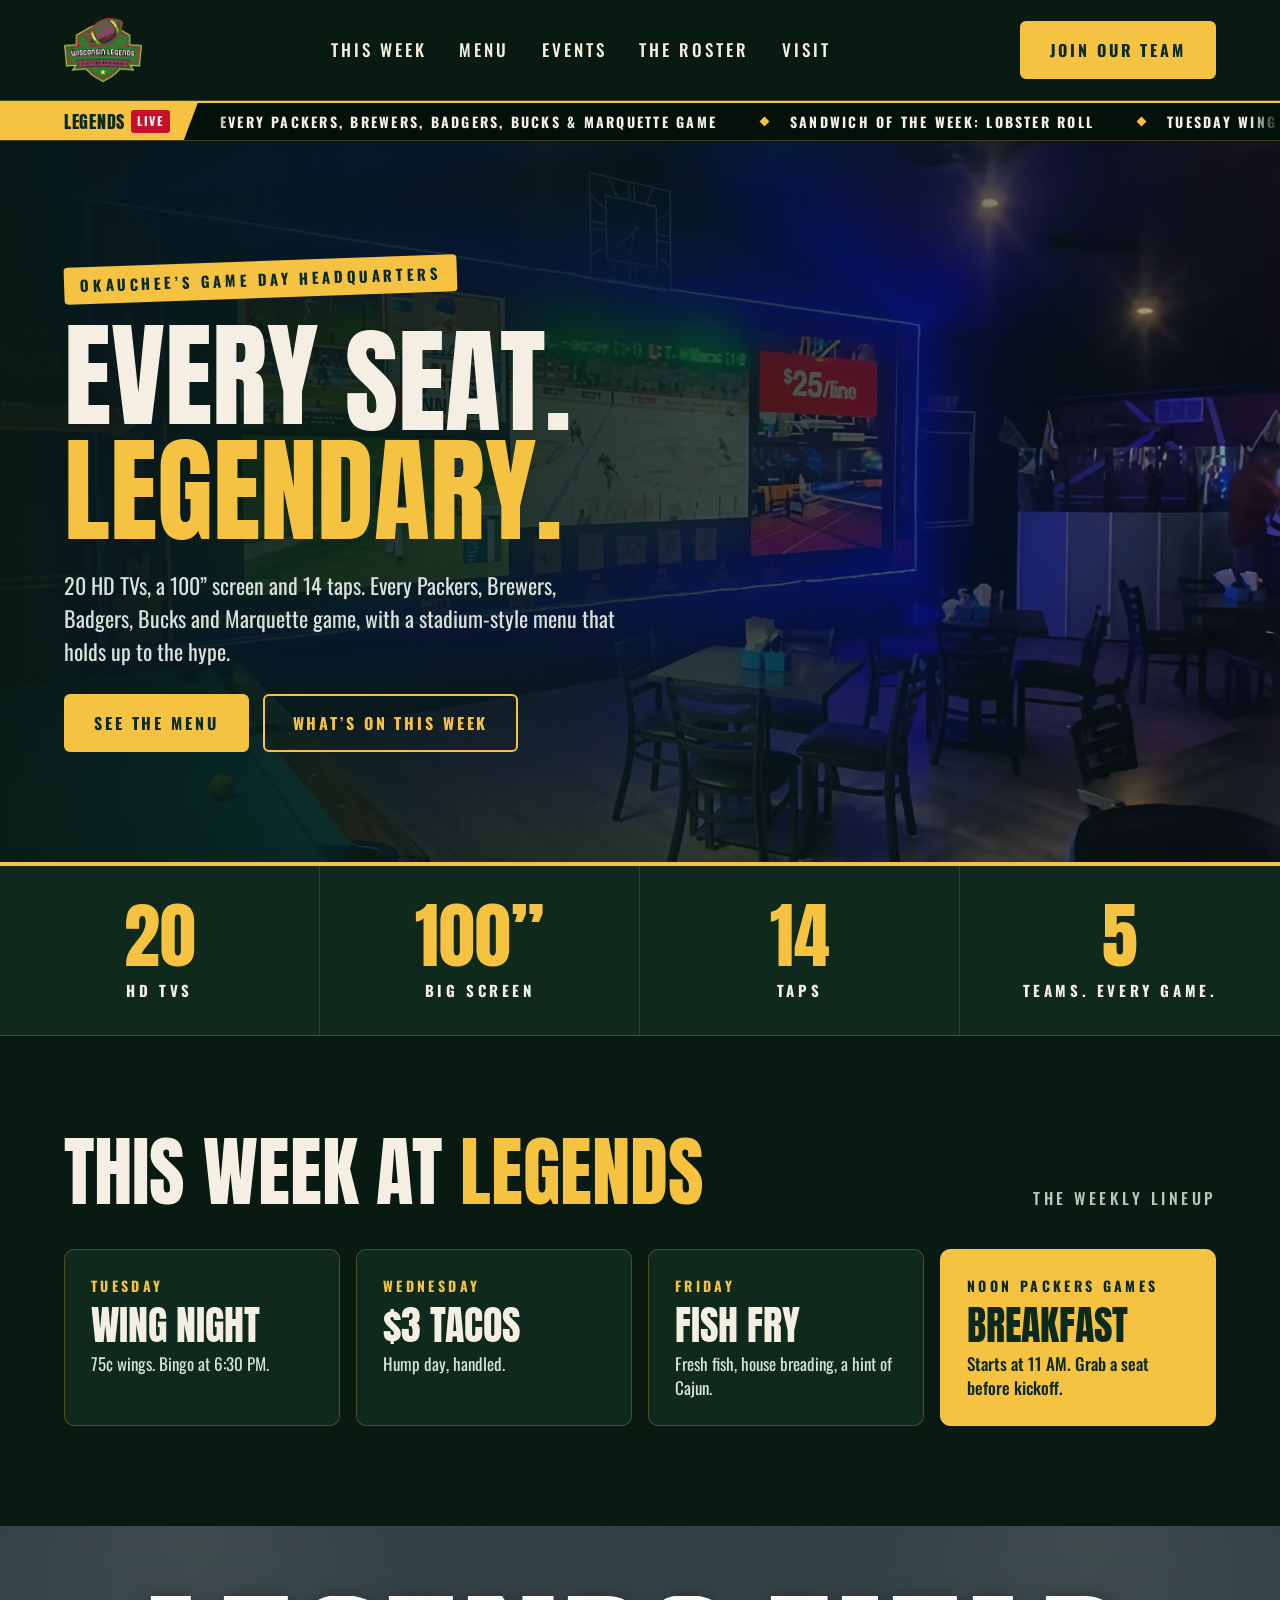
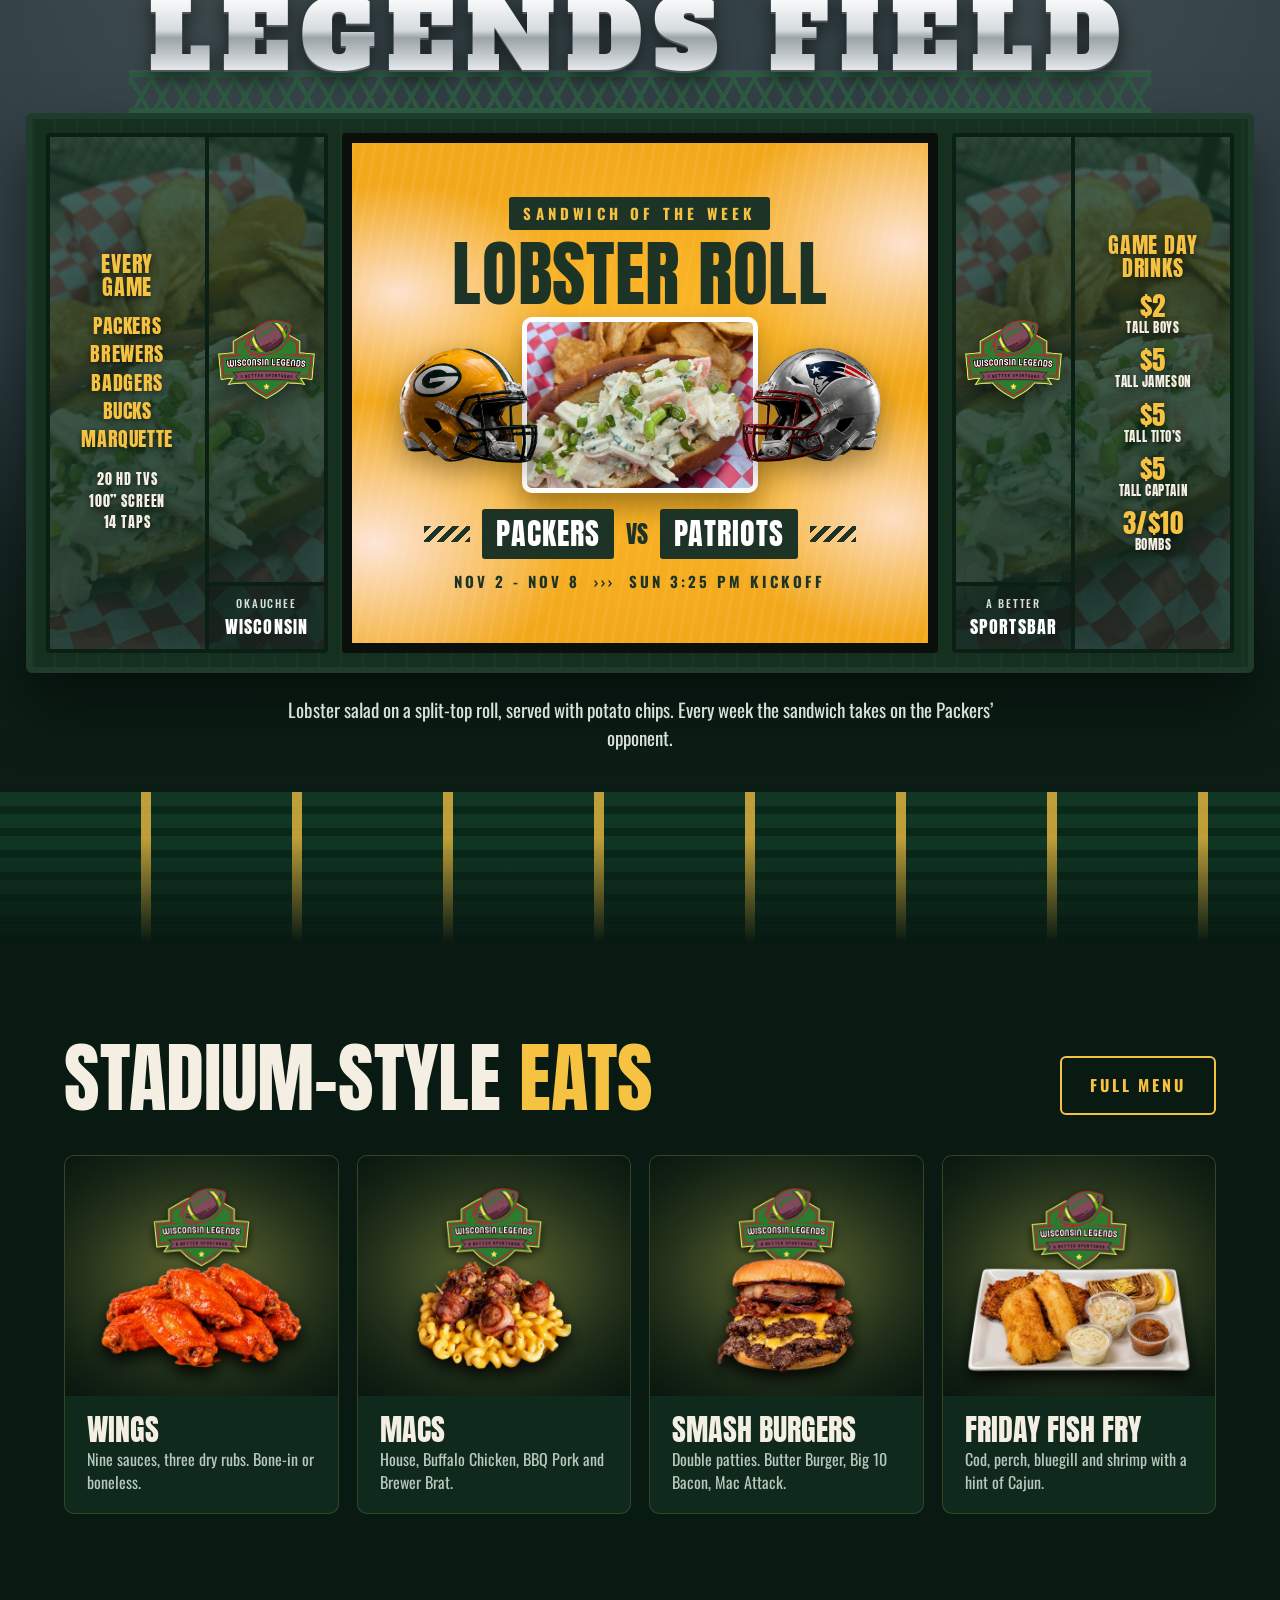
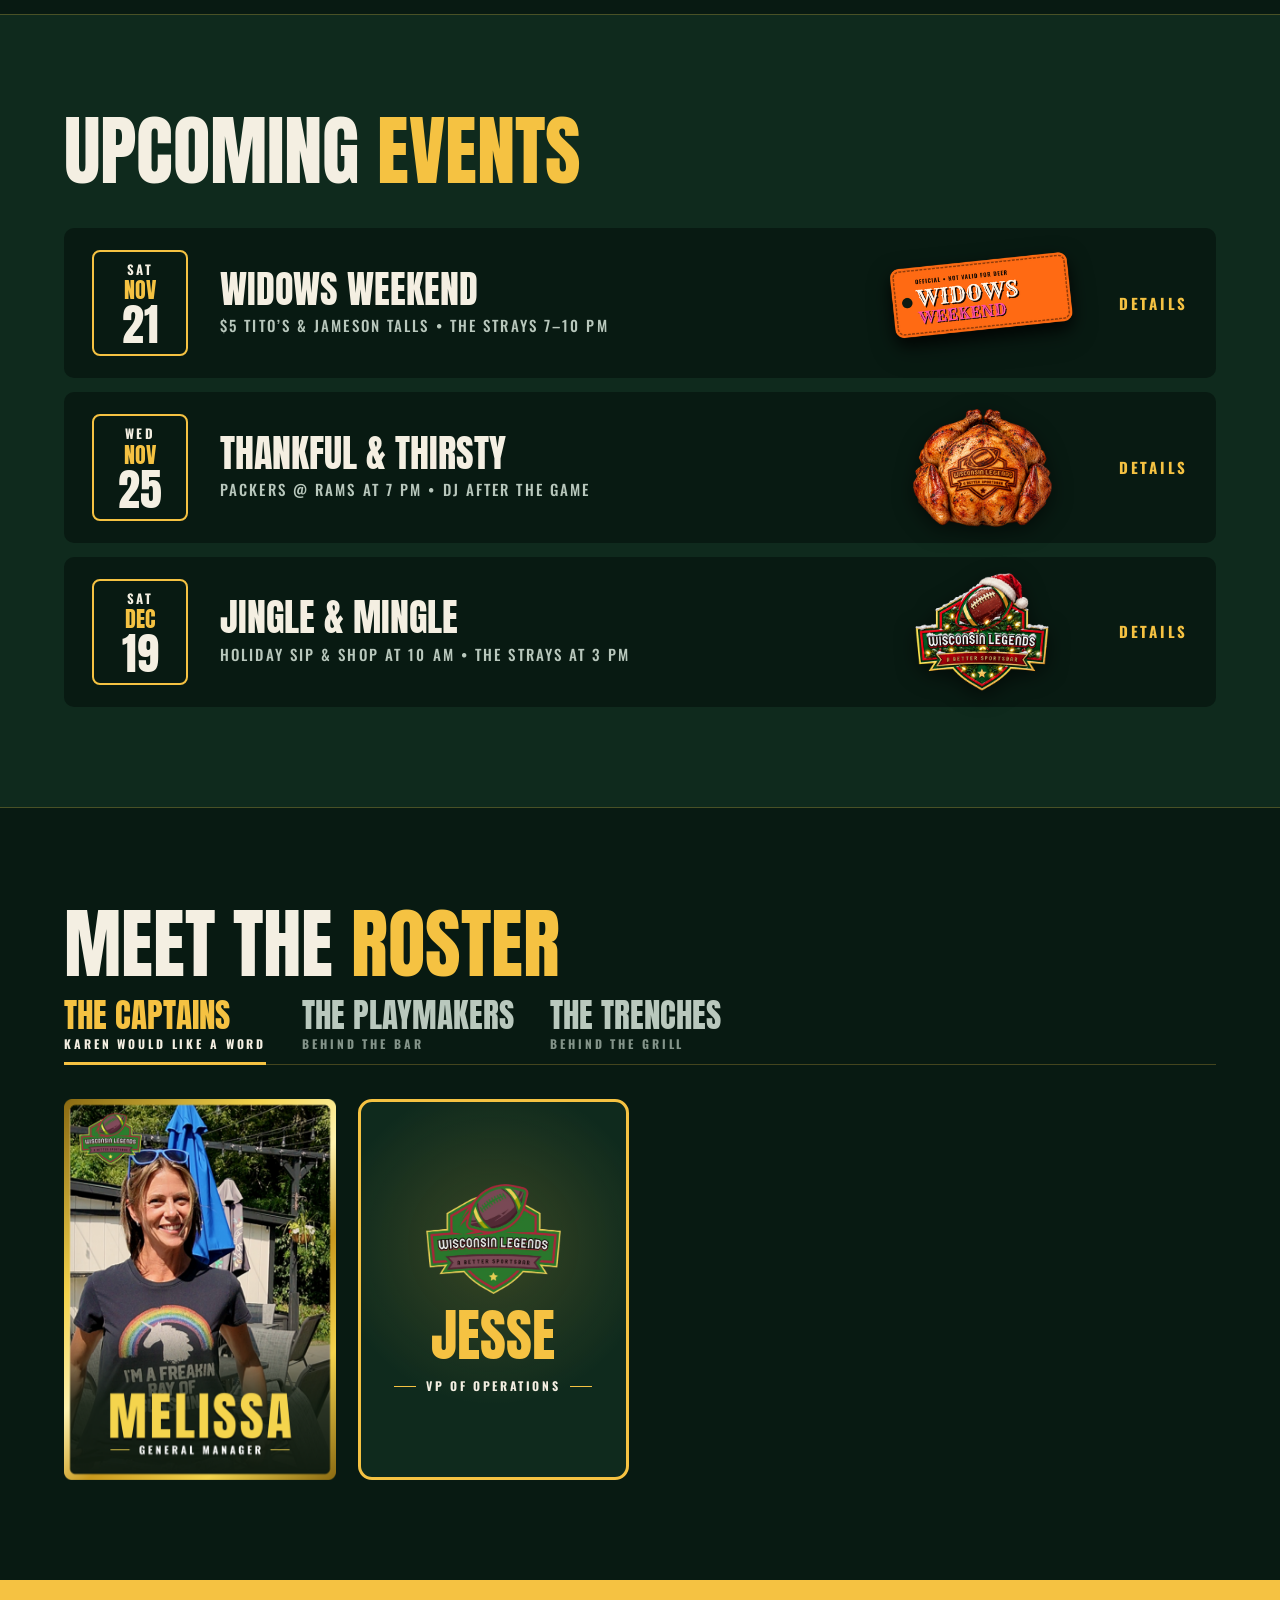
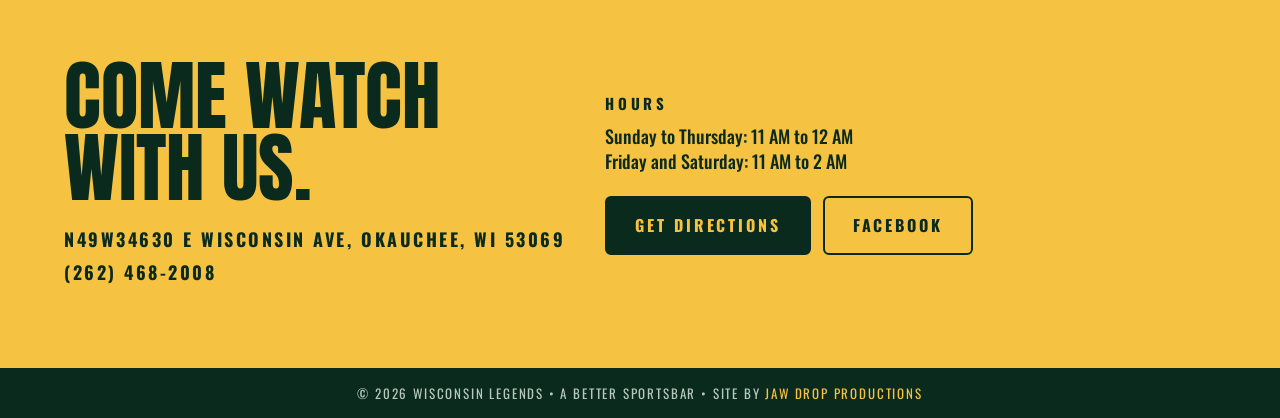
==== commit 6e5423c5: "Add files via upload" ====
--- a/index.html
+++ b/index.html
@@ -9,7 +9,7 @@
 <link rel="preconnect" href="https://fonts.googleapis.com">
 <link rel="preconnect" href="https://fonts.gstatic.com" crossorigin>
 <link href="https://fonts.googleapis.com/css2?family=Alfa+Slab+One&family=Anton&family=Oswald:wght@400;500;700&display=swap" rel="stylesheet">
-<link rel="stylesheet" href="styles.css?v=20261103q">
+<link rel="stylesheet" href="styles.css?v=20261103s">
 </head>
 <body>
 
@@ -34,7 +34,7 @@
 <header id="top" class="hero">
   <div class="hero-inner">
     <span class="tag">Okauchee&rsquo;s Game Day Headquarters</span>
-    <h1><span class="nw">Every Game. Every Seat.</span><br><span class="hl">Every Legend.</span></h1>
+    <h1 aria-label="Every game. Every seat. Every screen. Legendary."><span class="nw" aria-hidden="true">Every <span class="roll"><span class="rw on">Game.</span><span class="rw">Seat.</span><span class="rw">Screen.</span></span></span><br><span class="hl" aria-hidden="true">Legendary.</span></h1>
     <p>20 HD TVs, a 100&rdquo; screen and 14 taps. Every Packers, Brewers, Badgers, Bucks and Marquette game, with a stadium-style menu that holds up to the hype.</p>
     <div class="cta">
       <a class="btn btn-gold" href="menu.html">See the Menu</a>
@@ -228,5 +228,14 @@
 })();
 </script>
 <script>(function(){var n=document.querySelector(".topbar");function f(){document.documentElement.style.setProperty("--navh",n.offsetHeight+"px")}f();addEventListener("resize",f)})();</script>
+<script>
+(function(){var r=document.querySelector(".roll");if(!r)return;var w=[].slice.call(r.querySelectorAll(".rw")),i=0;
+function size(){r.style.width=w[i].offsetWidth+"px"}
+size();addEventListener("resize",size);if(document.fonts)document.fonts.ready.then(size);
+setInterval(function(){var cur=w[i];i=(i+1)%w.length;var nx=w[i];
+cur.classList.remove("on");cur.classList.add("out");
+nx.classList.remove("out");nx.classList.add("on");size();
+setTimeout(function(){cur.classList.add("reset");cur.classList.remove("out");void cur.offsetWidth;cur.classList.remove("reset")},650)},2000)})();
+</script>
 </body>
 </html>
--- a/styles.css
+++ b/styles.css
@@ -348,3 +348,14 @@
 .hero h1{font-size:clamp(46px,7.2vw,118px)}
 .hero h1 .nw{white-space:nowrap}
 @media (max-width:640px){.hero h1{font-size:9.4vw}}
+
+/* rolling hero word */
+.roll{display:inline-block;position:relative;overflow:hidden;vertical-align:top;height:1em;line-height:1;transition:width .5s cubic-bezier(.2,.7,.2,1)}
+.rw{position:absolute;left:0;top:0;white-space:nowrap;transform:translateY(105%);transition:transform .6s cubic-bezier(.2,.7,.2,1)}
+.rw.on{transform:translateY(0)}
+.rw.out{transform:translateY(-105%)}
+.rw.reset{transition:none}
+.hero h1{font-size:clamp(56px,9vw,150px)}
+@media (max-width:640px){.hero h1{font-size:15vw}}
+@media (prefers-reduced-motion:reduce){.rw,.roll{transition:none}}
+@media (max-width:640px){.hero h1{font-size:13.6vw}}
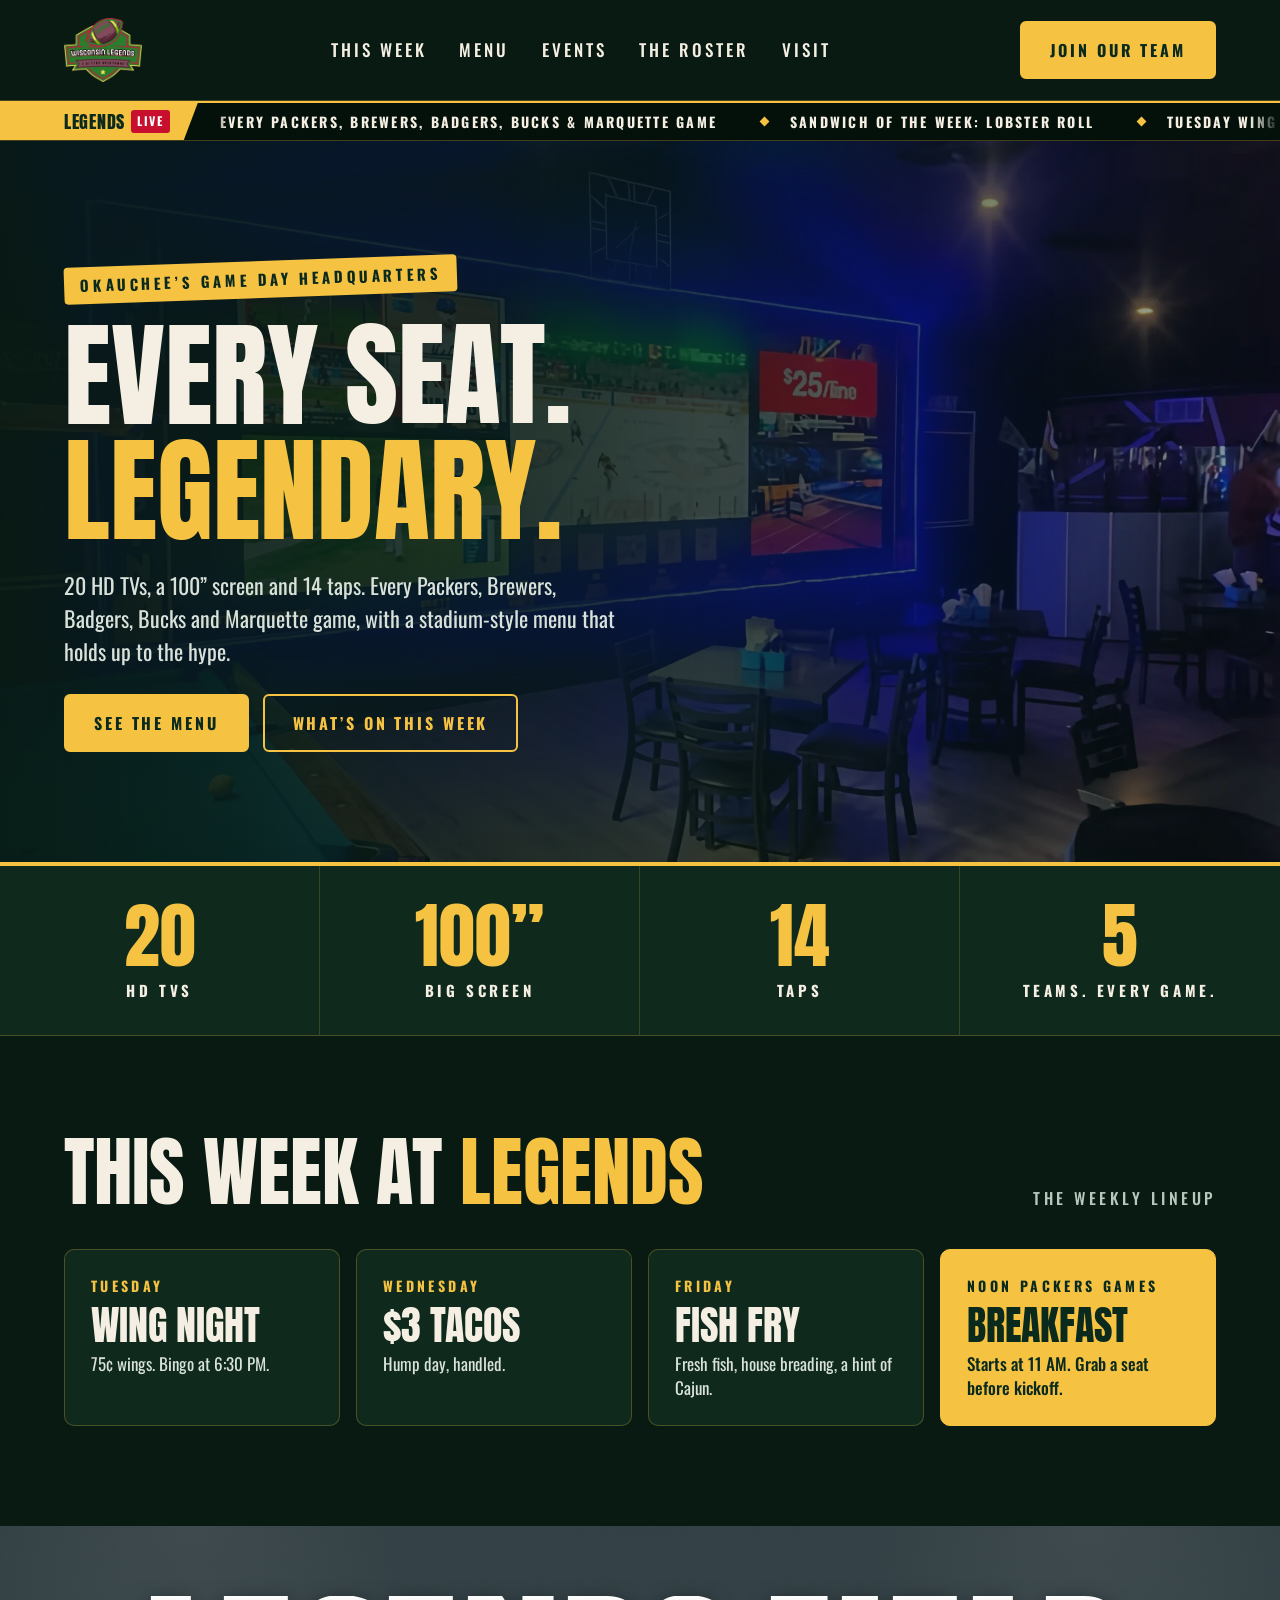
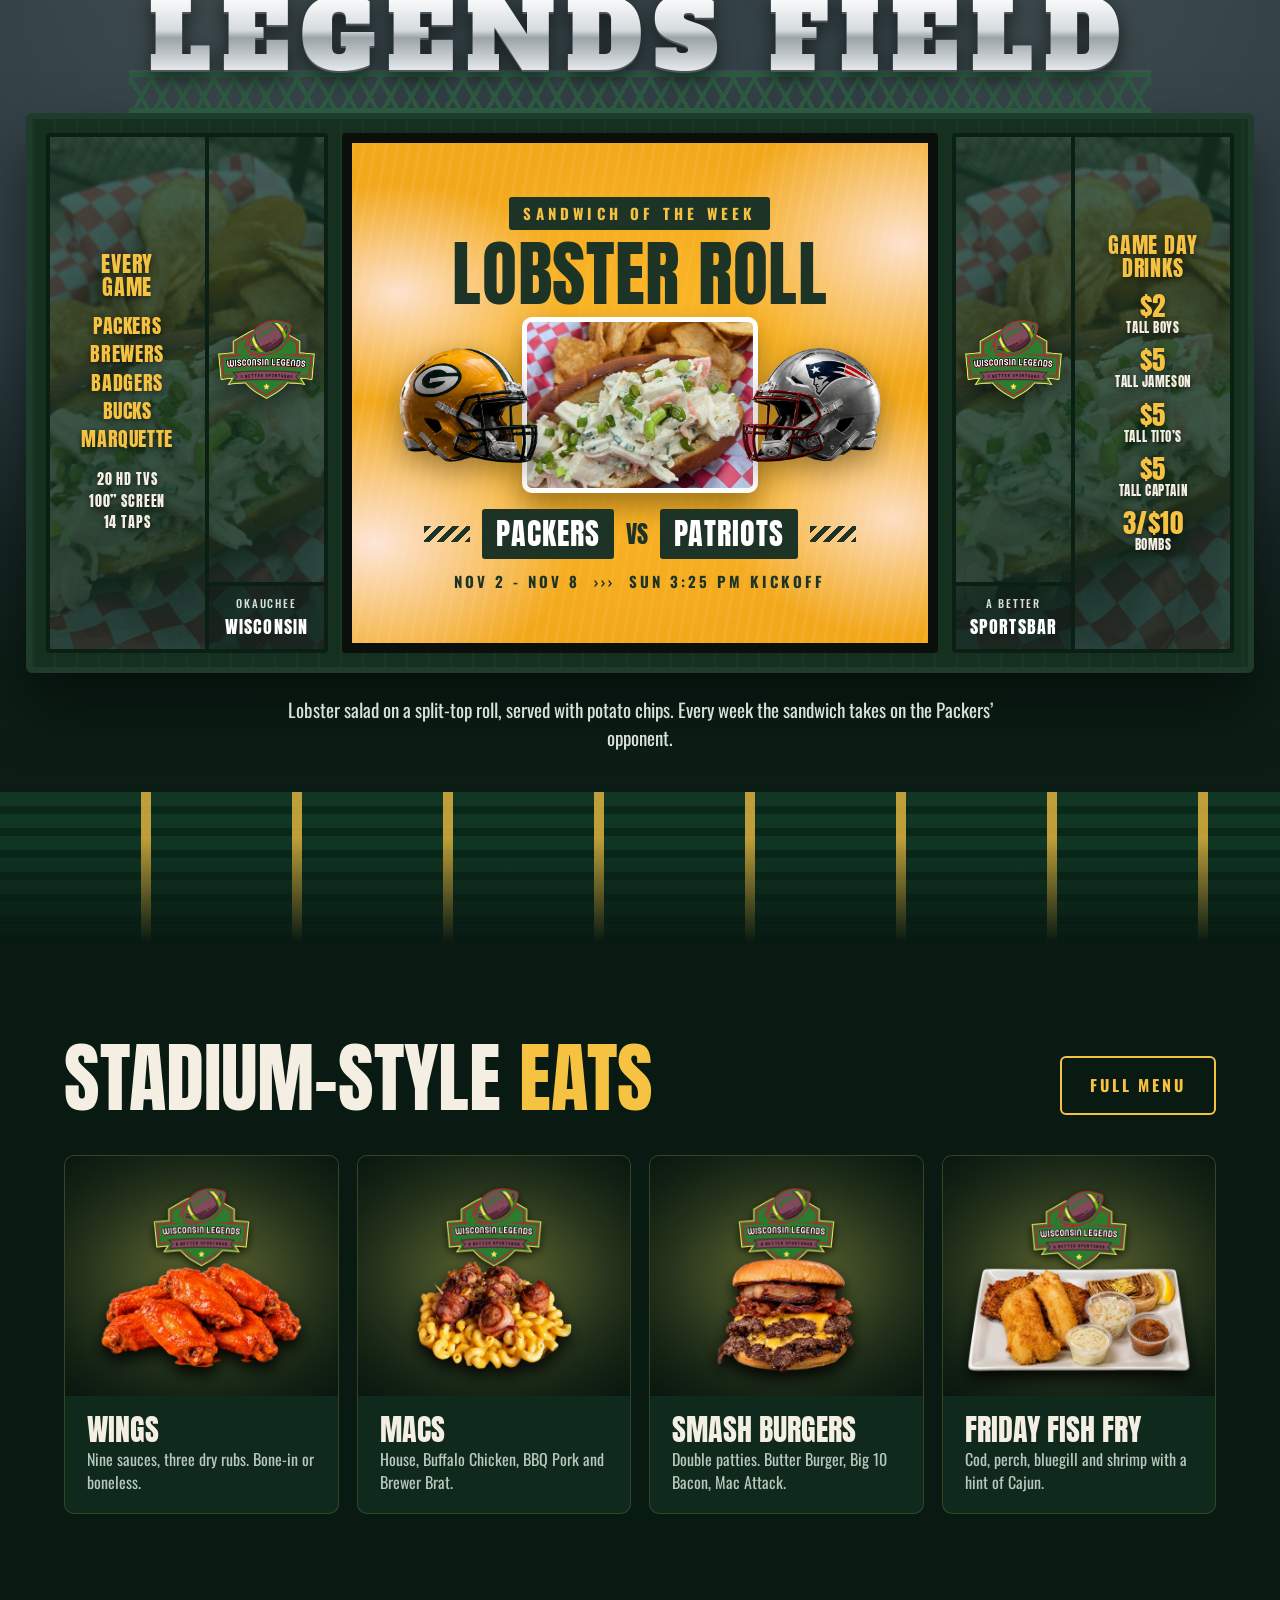
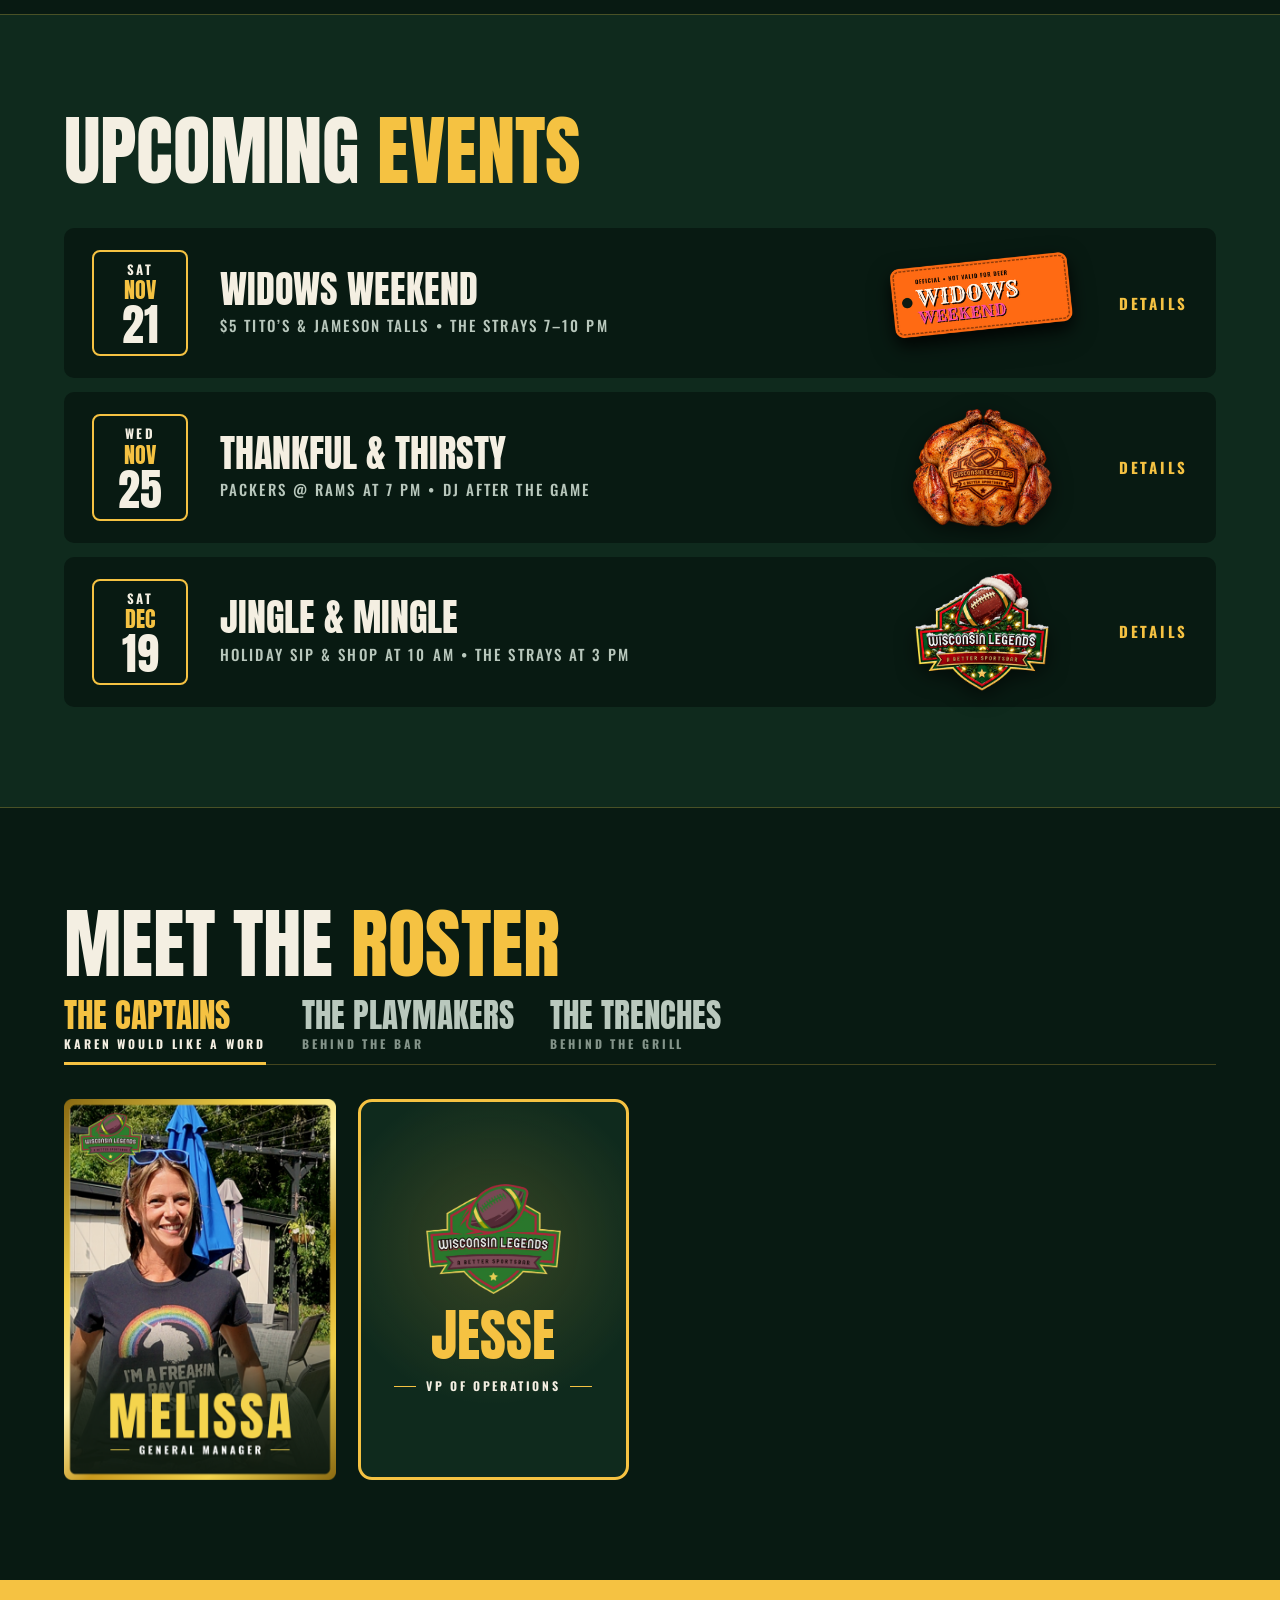
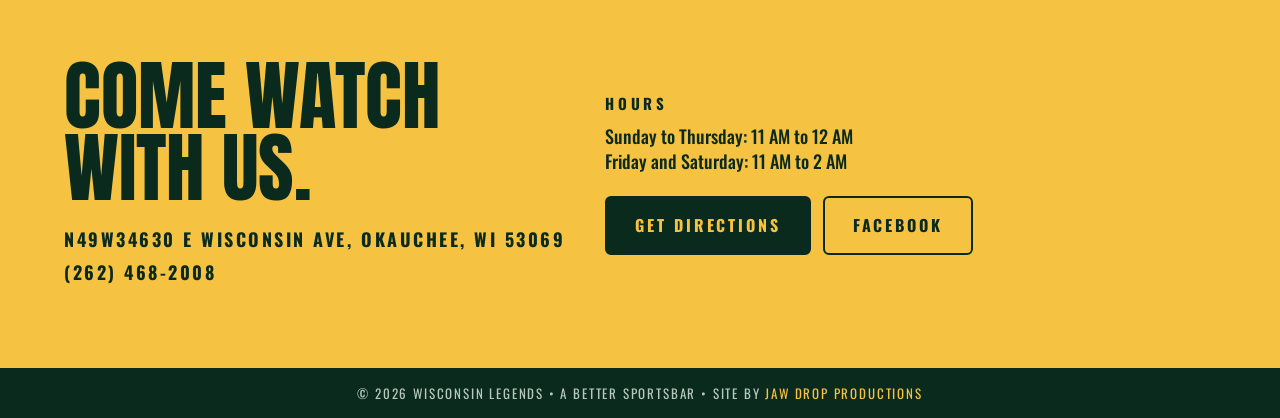
==== commit 267a4aed: "Add files via upload" ====
--- a/index.html
+++ b/index.html
@@ -9,7 +9,7 @@
 <link rel="preconnect" href="https://fonts.googleapis.com">
 <link rel="preconnect" href="https://fonts.gstatic.com" crossorigin>
 <link href="https://fonts.googleapis.com/css2?family=Alfa+Slab+One&family=Anton&family=Oswald:wght@400;500;700&display=swap" rel="stylesheet">
-<link rel="stylesheet" href="styles.css?v=20261103s">
+<link rel="stylesheet" href="styles.css?v=20261103t">
 </head>
 <body>
 
--- a/styles.css
+++ b/styles.css
@@ -359,3 +359,4 @@
 @media (max-width:640px){.hero h1{font-size:15vw}}
 @media (prefers-reduced-motion:reduce){.rw,.roll{transition:none}}
 @media (max-width:640px){.hero h1{font-size:13.6vw}}
+.roll{top:-.062em}
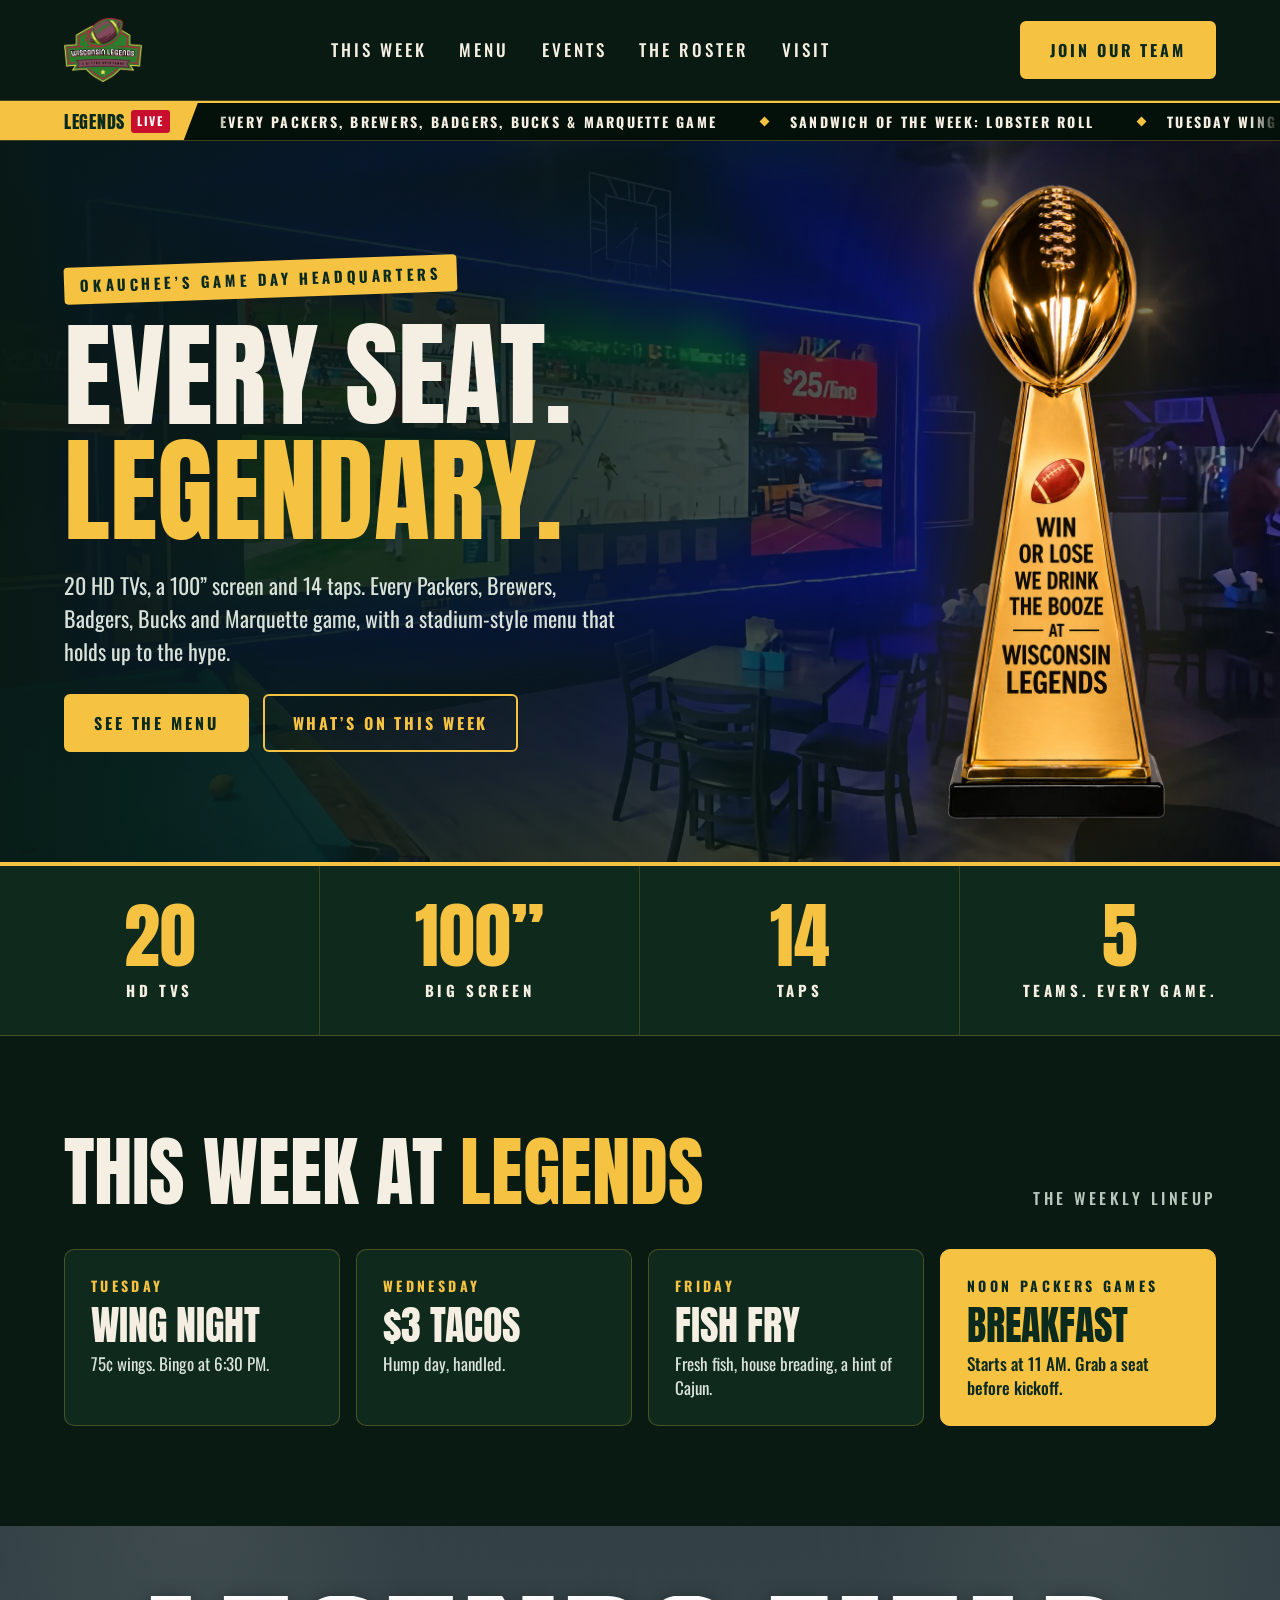
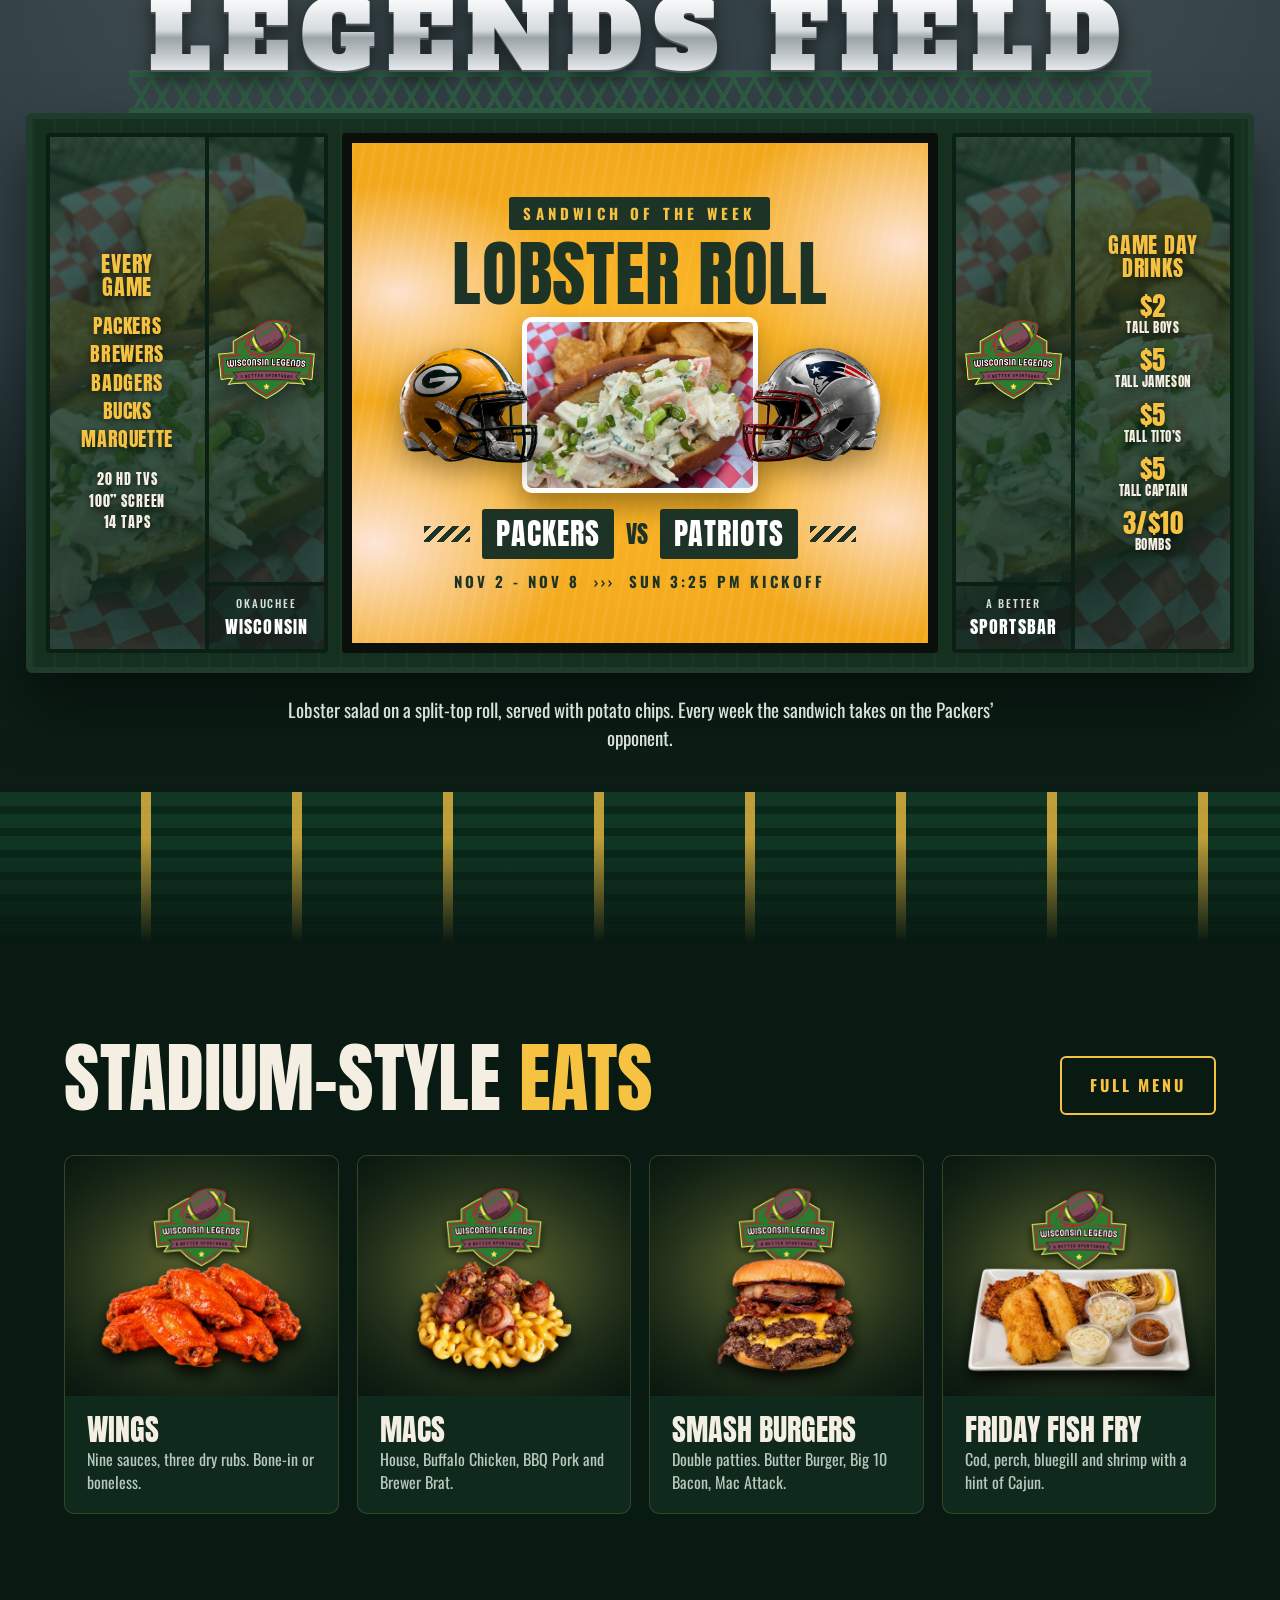
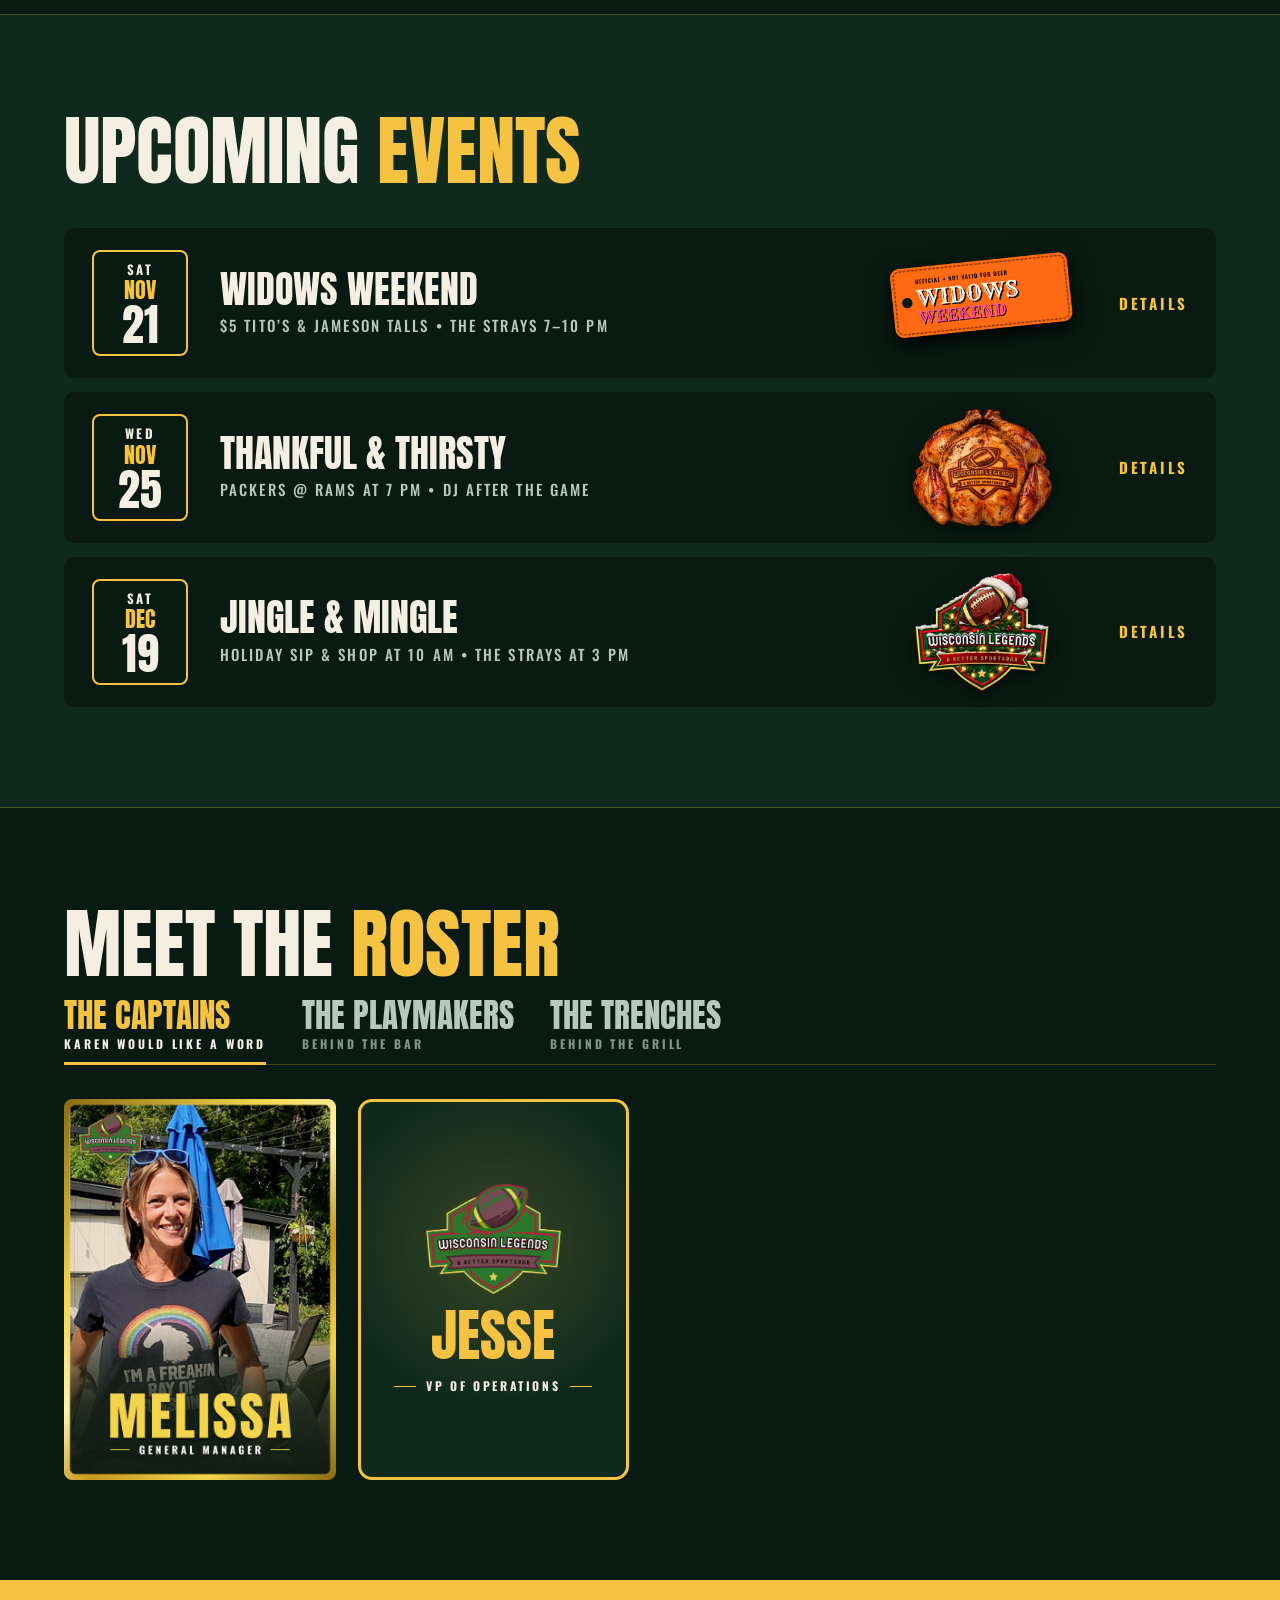
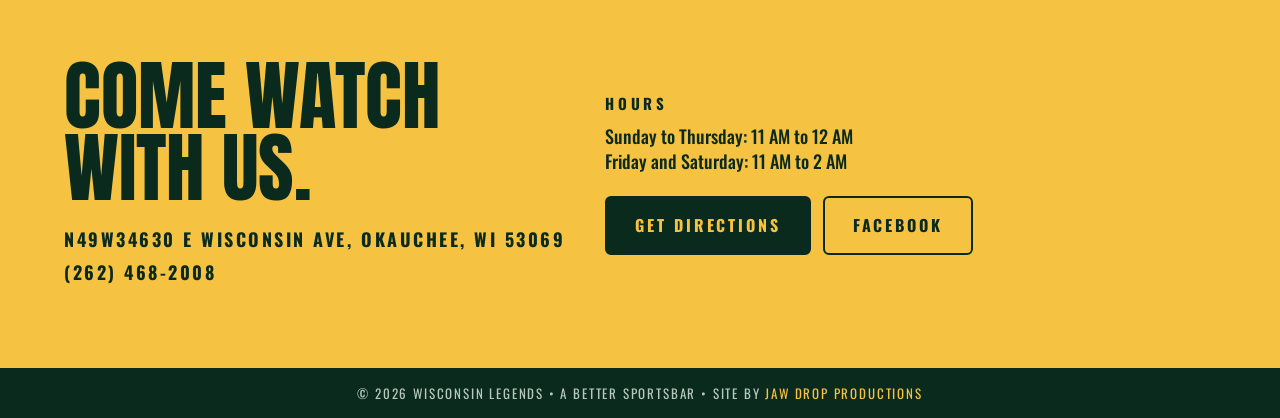
==== commit df1b5fda: "Add files via upload" ====
--- a/index.html
+++ b/index.html
@@ -9,7 +9,7 @@
 <link rel="preconnect" href="https://fonts.googleapis.com">
 <link rel="preconnect" href="https://fonts.gstatic.com" crossorigin>
 <link href="https://fonts.googleapis.com/css2?family=Alfa+Slab+One&family=Anton&family=Oswald:wght@400;500;700&display=swap" rel="stylesheet">
-<link rel="stylesheet" href="styles.css?v=20261103t">
+<link rel="stylesheet" href="styles.css?v=20261103u">
 </head>
 <body>
 
@@ -32,6 +32,7 @@
 </header>
 
 <header id="top" class="hero">
+  <img class="hero-trophy" src="images/trophy-booze.png" alt="Gold trophy that reads: Win or lose, we drink the booze at Wisconsin Legends">
   <div class="hero-inner">
     <span class="tag">Okauchee&rsquo;s Game Day Headquarters</span>
     <h1 aria-label="Every game. Every seat. Every screen. Legendary."><span class="nw" aria-hidden="true">Every <span class="roll"><span class="rw on">Game.</span><span class="rw">Seat.</span><span class="rw">Screen.</span></span></span><br><span class="hl" aria-hidden="true">Legendary.</span></h1>
--- a/styles.css
+++ b/styles.css
@@ -360,3 +360,9 @@
 @media (prefers-reduced-motion:reduce){.rw,.roll{transition:none}}
 @media (max-width:640px){.hero h1{font-size:13.6vw}}
 .roll{top:-.062em}
+
+.hero{position:relative;overflow:hidden}
+.hero-inner{position:relative;z-index:2}
+.hero-trophy{position:absolute;z-index:1;right:9%;top:50%;transform:translateY(-50%);height:88%;width:auto;max-height:640px;filter:drop-shadow(0 30px 40px rgba(0,0,0,.65)) drop-shadow(0 0 60px rgba(245,194,66,.25))}
+@media (max-width:1100px){.hero-trophy{right:3%;height:70%;opacity:.9}}
+@media (max-width:820px){.hero-trophy{display:none}}
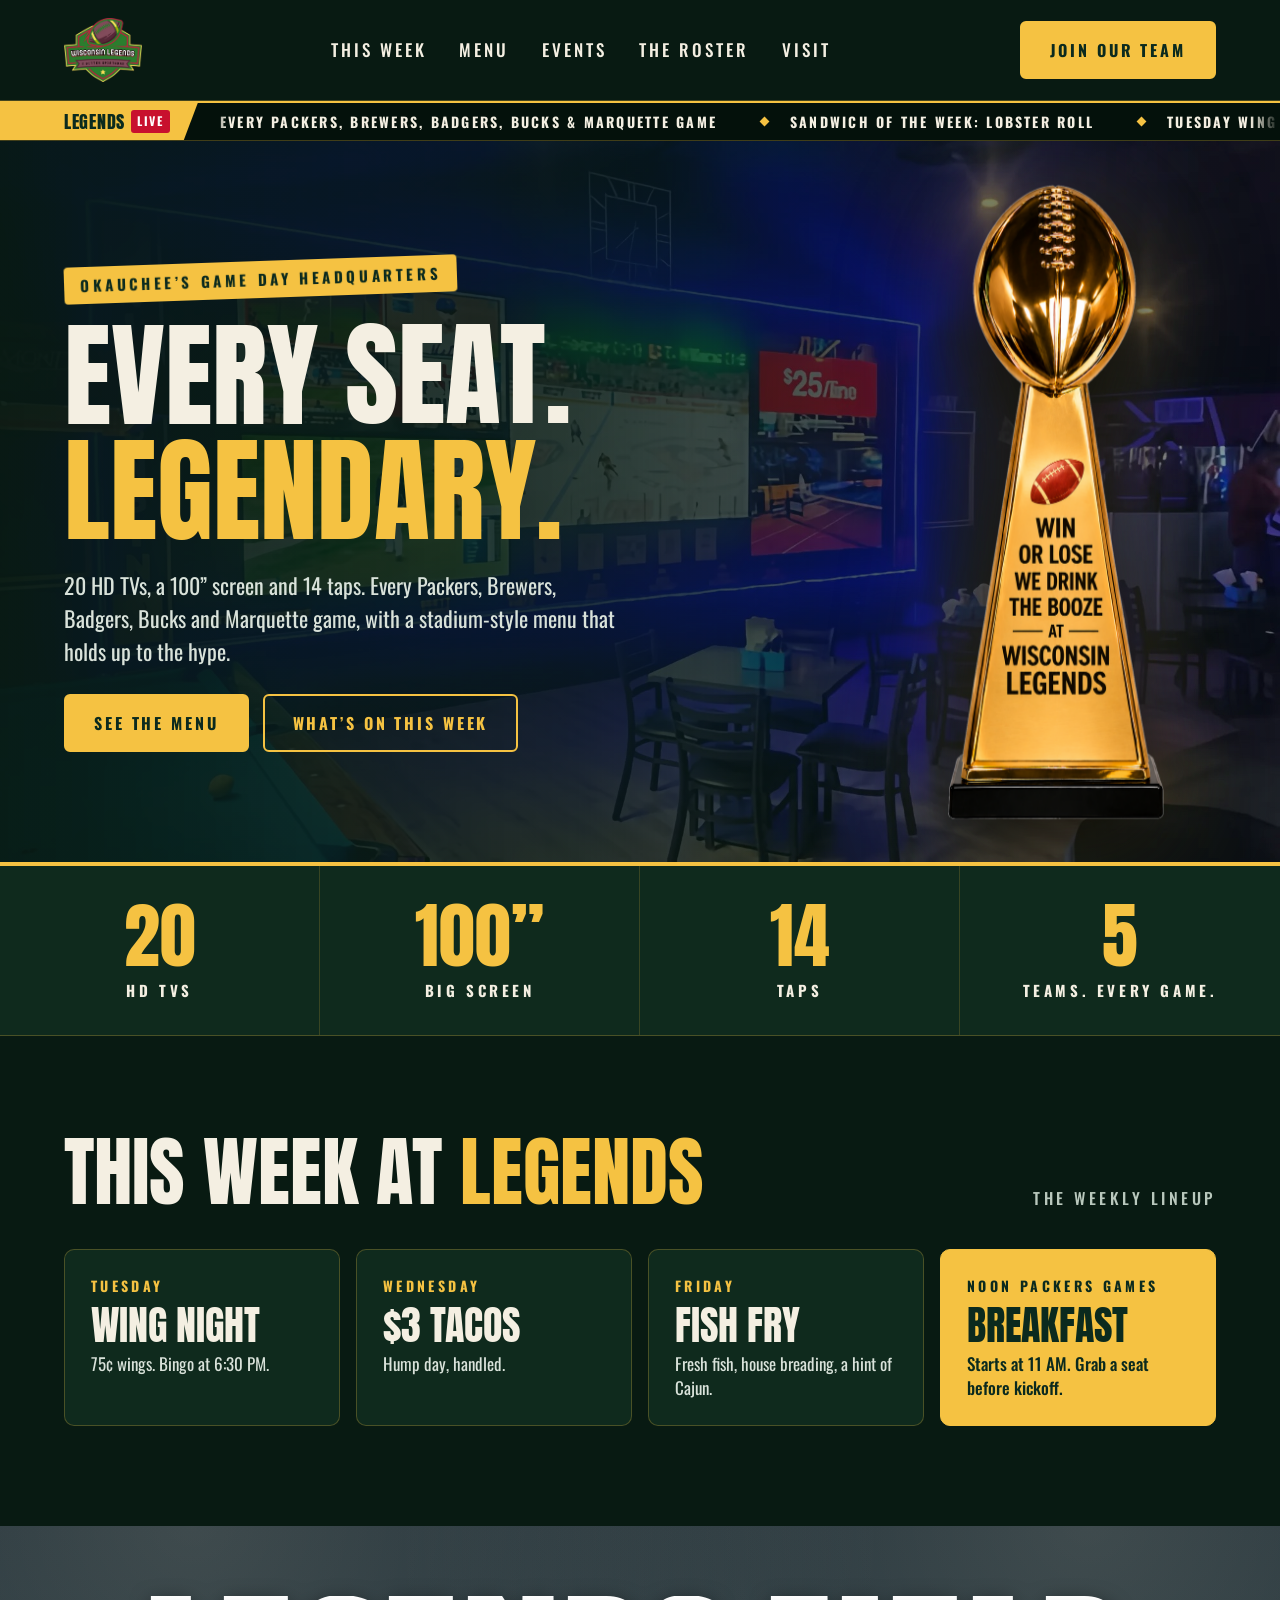
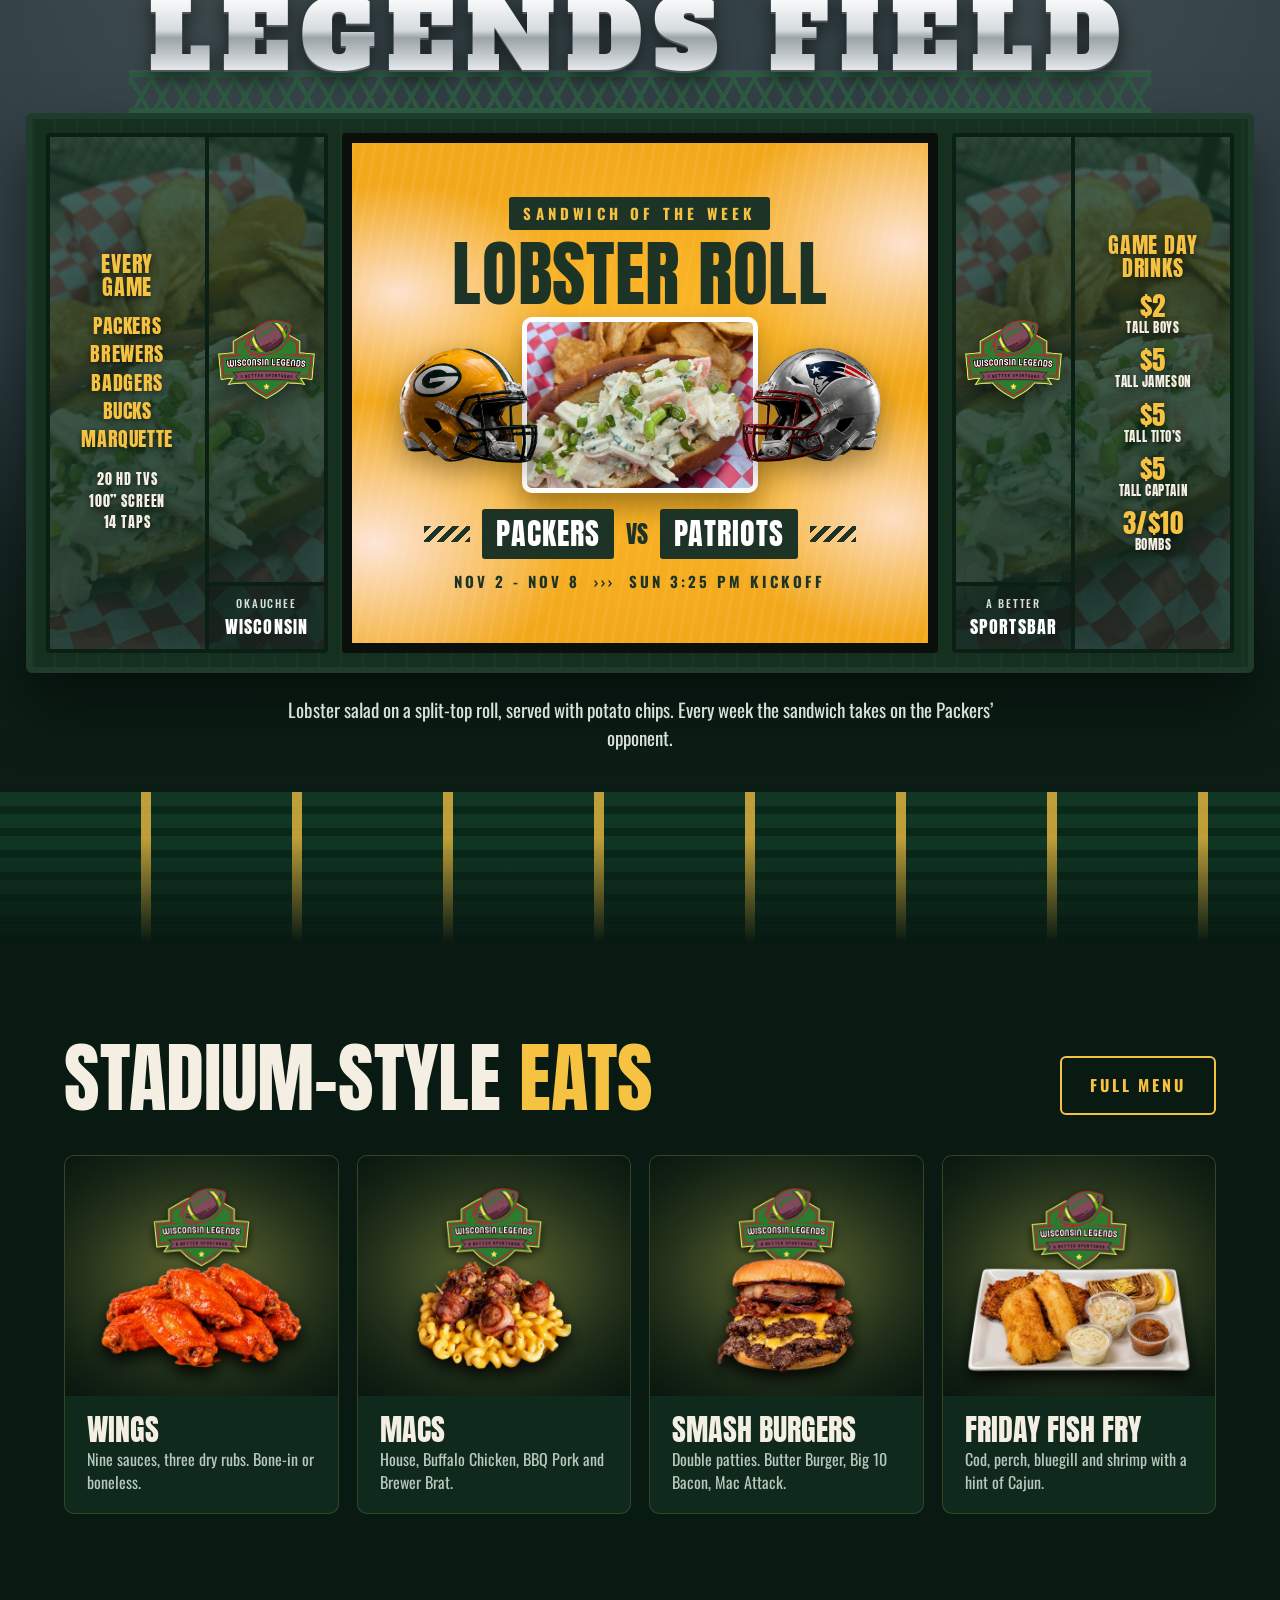
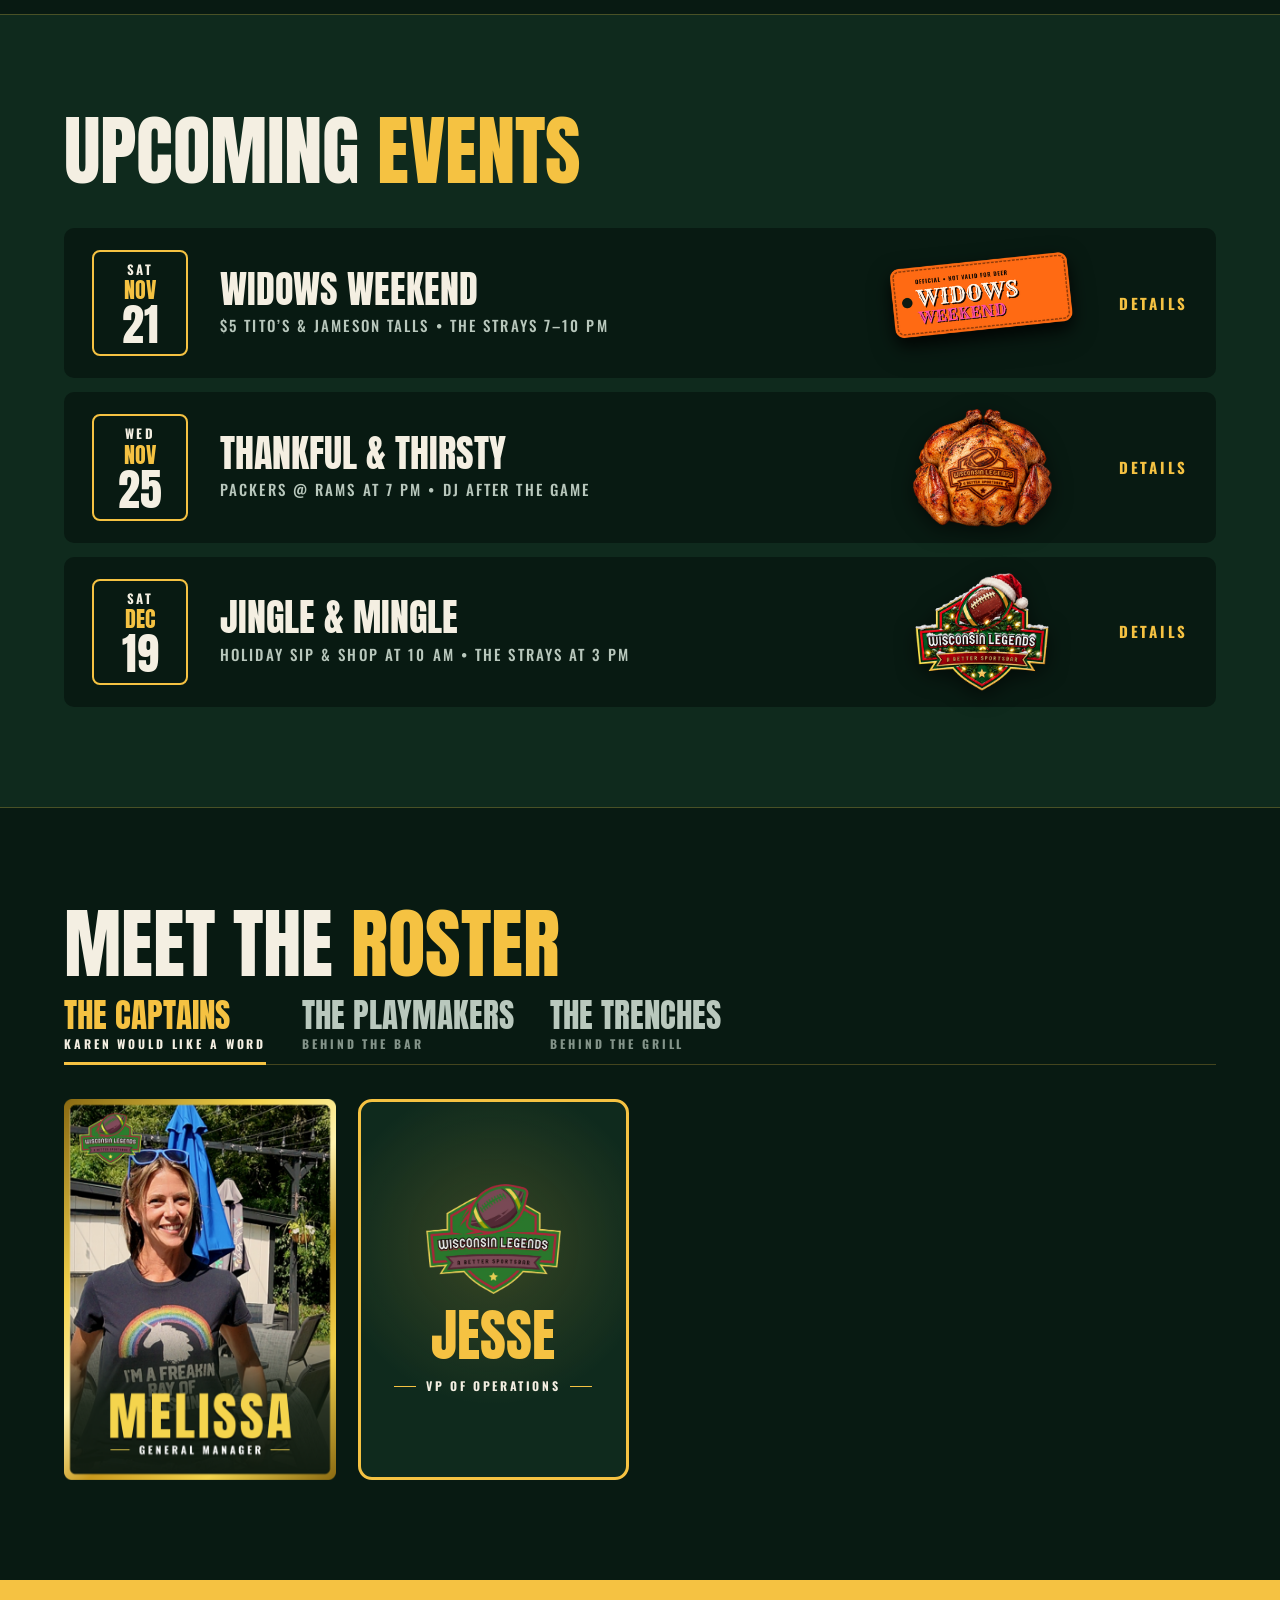
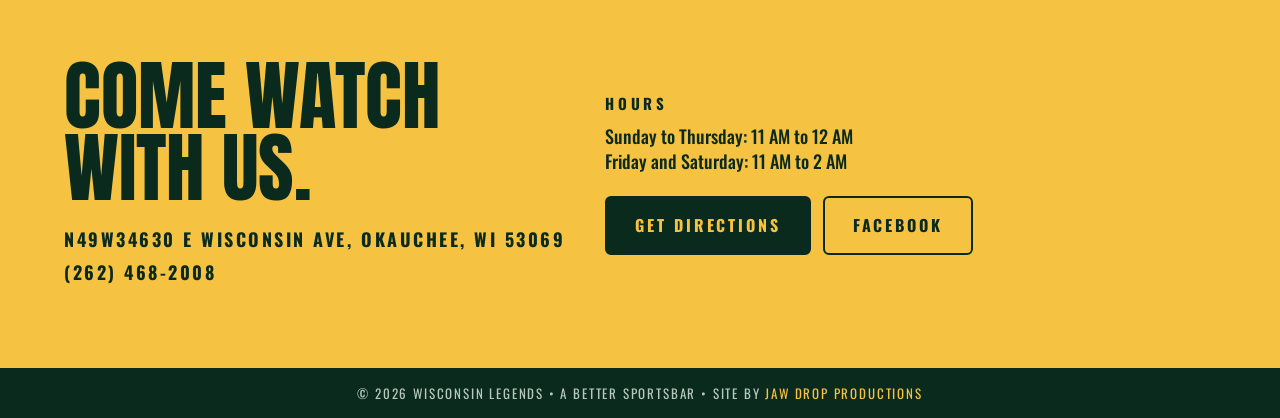
==== commit 8cca40f1: "Add files via upload" ====
--- a/index.html
+++ b/index.html
@@ -9,7 +9,7 @@
 <link rel="preconnect" href="https://fonts.googleapis.com">
 <link rel="preconnect" href="https://fonts.gstatic.com" crossorigin>
 <link href="https://fonts.googleapis.com/css2?family=Alfa+Slab+One&family=Anton&family=Oswald:wght@400;500;700&display=swap" rel="stylesheet">
-<link rel="stylesheet" href="styles.css?v=20261103u">
+<link rel="stylesheet" href="styles.css?v=20261103v">
 </head>
 <body>
 
--- a/styles.css
+++ b/styles.css
@@ -366,3 +366,11 @@
 .hero-trophy{position:absolute;z-index:1;right:9%;top:50%;transform:translateY(-50%);height:88%;width:auto;max-height:640px;filter:drop-shadow(0 30px 40px rgba(0,0,0,.65)) drop-shadow(0 0 60px rgba(245,194,66,.25))}
 @media (max-width:1100px){.hero-trophy{right:3%;height:70%;opacity:.9}}
 @media (max-width:820px){.hero-trophy{display:none}}
+/* trophy turning left to right */
+.hero-trophy{transform:translateY(-50%) perspective(1400px) rotateY(0deg);animation:trophyTurn 6s ease-in-out infinite;will-change:transform}
+@keyframes trophyTurn{
+  0%{transform:translateY(-50%) perspective(1400px) rotateY(-32deg)}
+  50%{transform:translateY(-50%) perspective(1400px) rotateY(32deg)}
+  100%{transform:translateY(-50%) perspective(1400px) rotateY(-32deg)}
+}
+@media (prefers-reduced-motion:reduce){.hero-trophy{animation:none;transform:translateY(-50%)}}
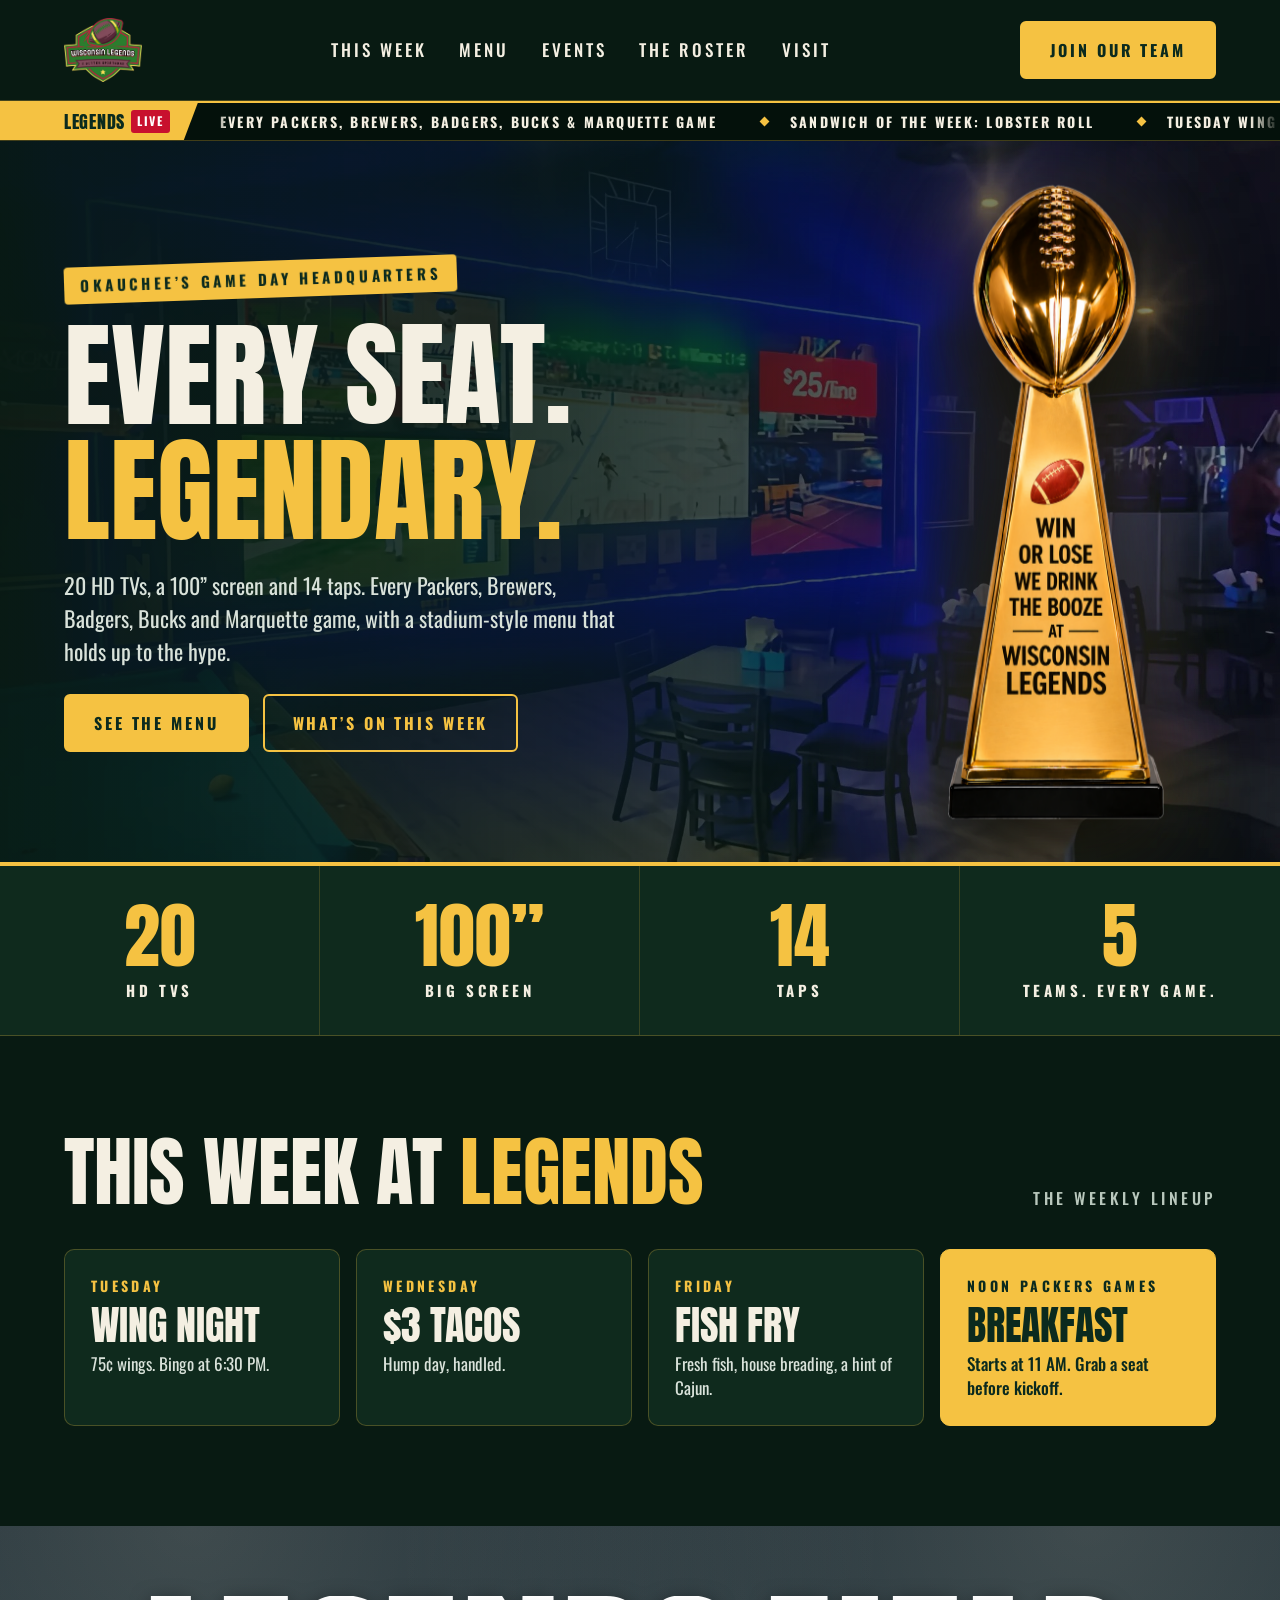
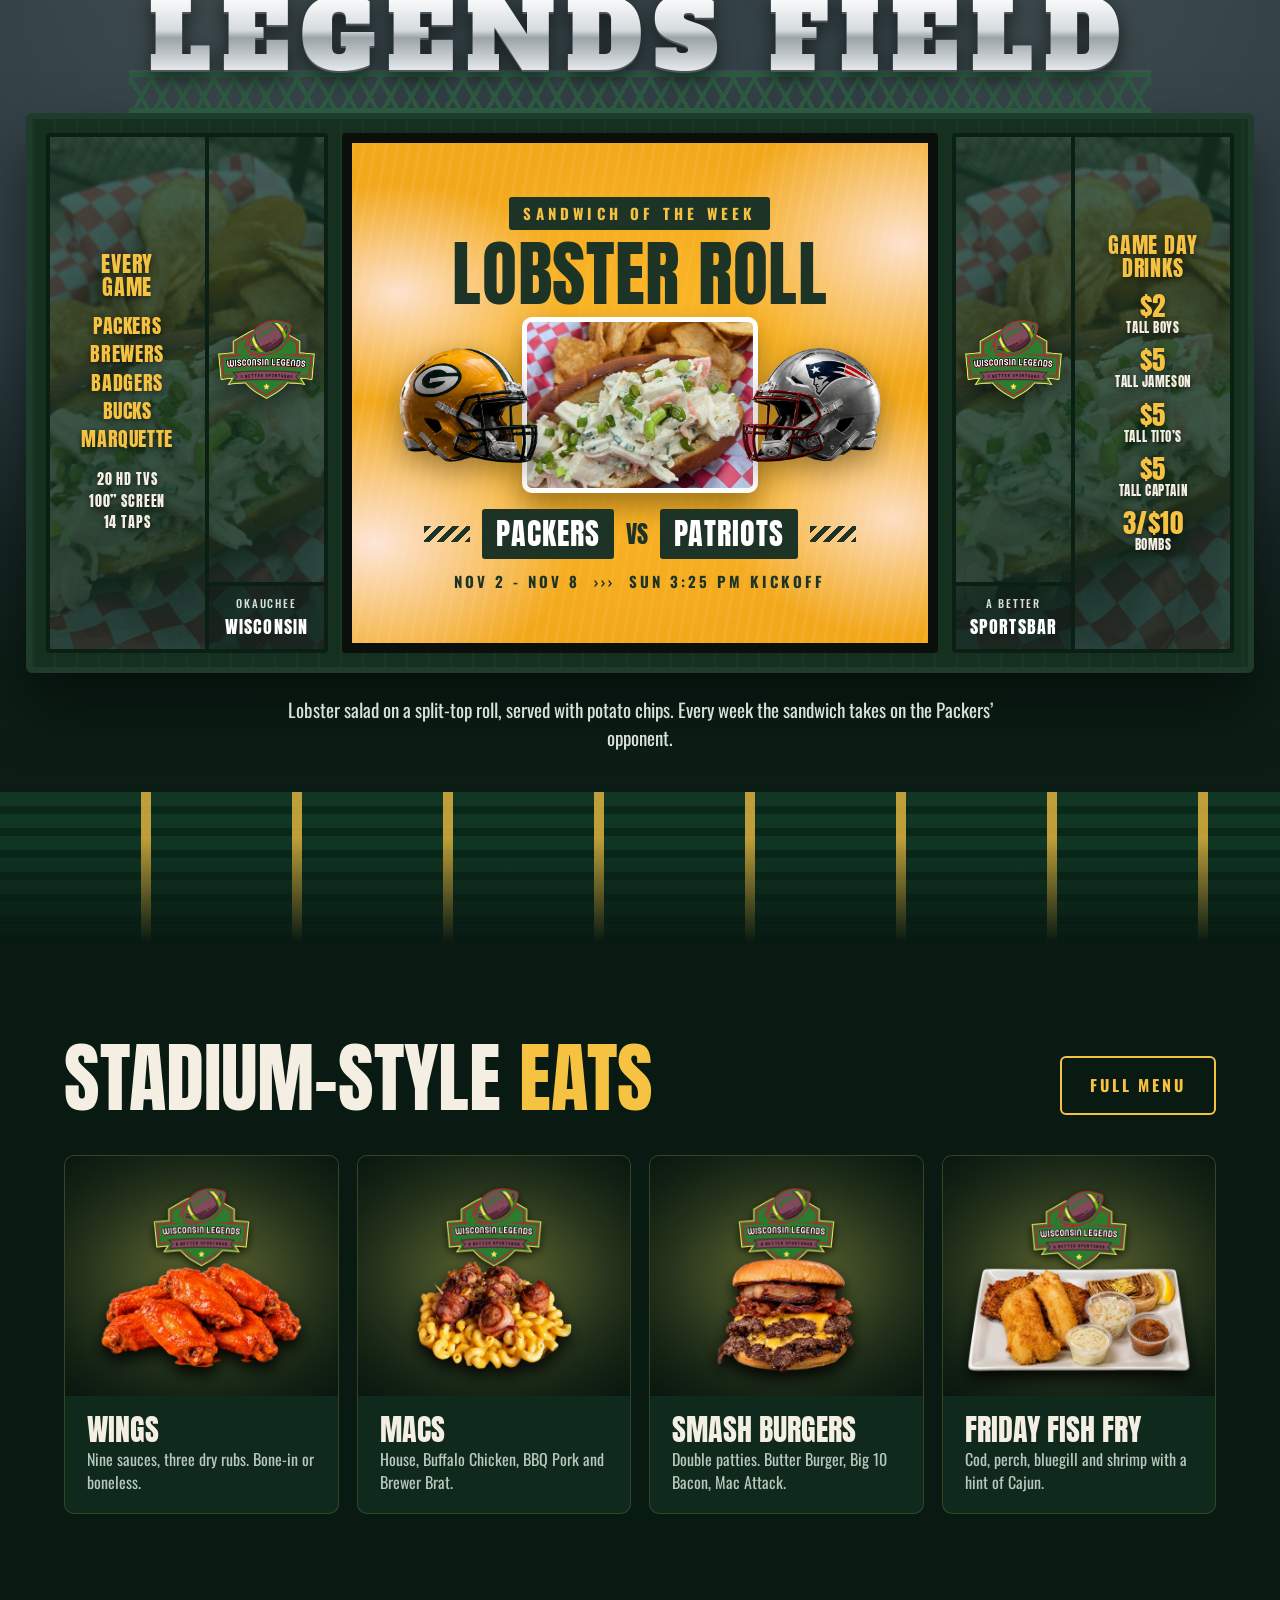
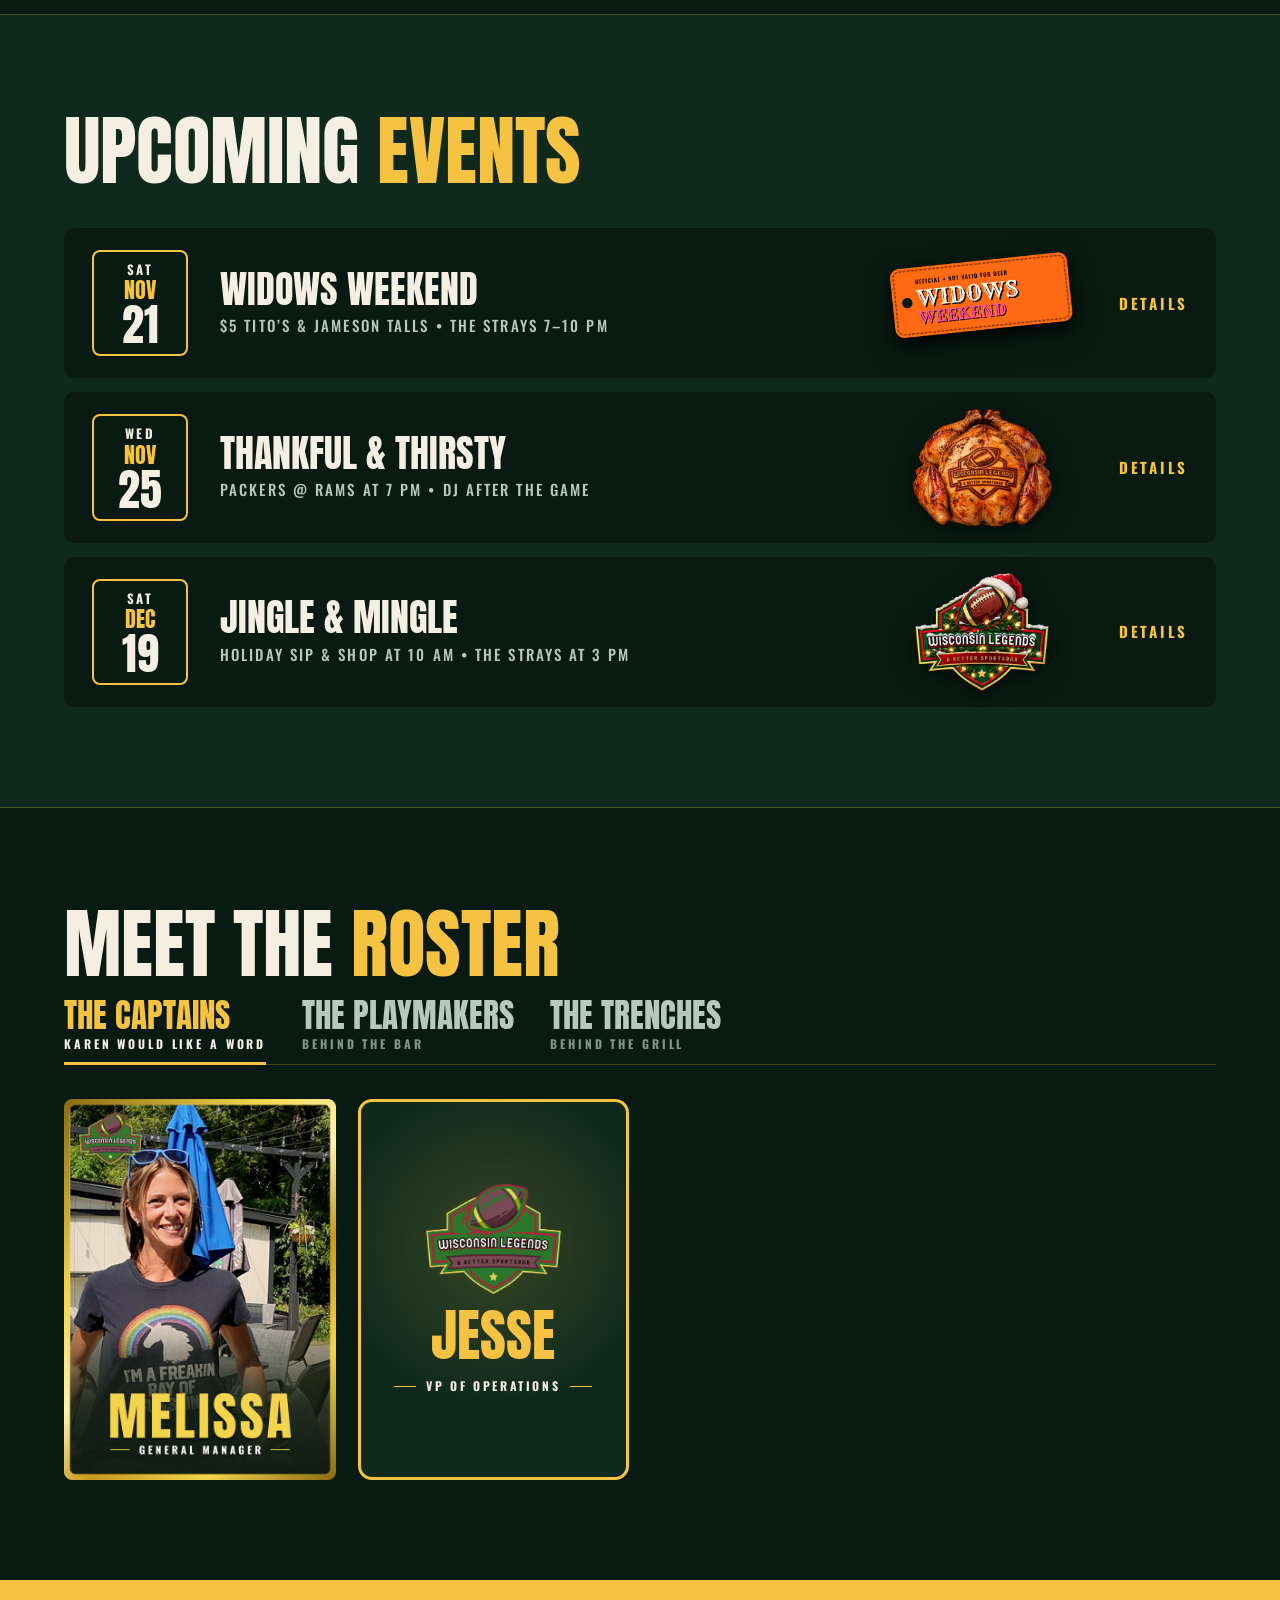
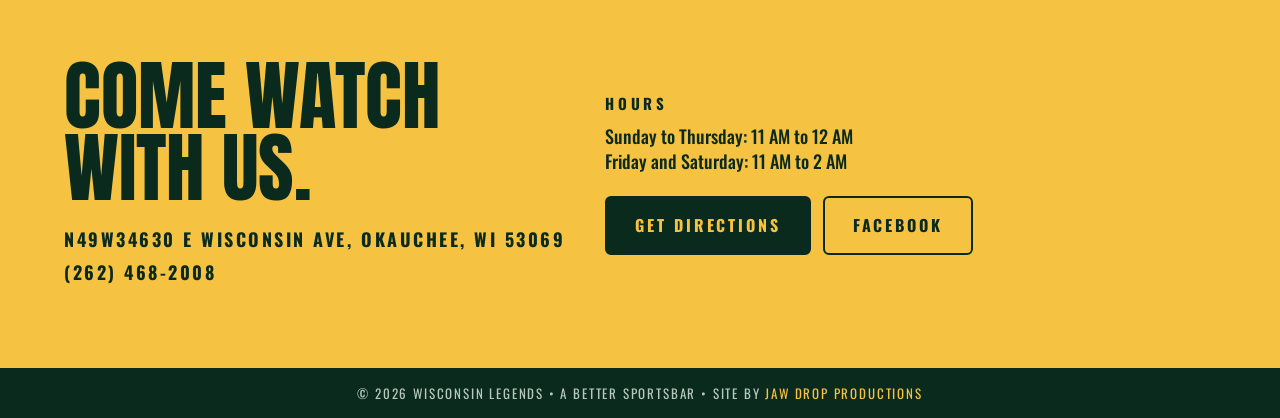
==== commit 8e2d1e9f: "Add files via upload" ====
--- a/index.html
+++ b/index.html
@@ -9,9 +9,25 @@
 <link rel="preconnect" href="https://fonts.googleapis.com">
 <link rel="preconnect" href="https://fonts.gstatic.com" crossorigin>
 <link href="https://fonts.googleapis.com/css2?family=Alfa+Slab+One&family=Anton&family=Oswald:wght@400;500;700&display=swap" rel="stylesheet">
-<link rel="stylesheet" href="styles.css?v=20261103v">
+<link rel="preload" as="video" href="video/loader-desktop.mp4" media="(min-width:768px)">
+<link rel="preload" as="video" href="video/loader-mobile.mp4" media="(max-width:767px)">
+<link rel="stylesheet" href="styles.css?v=20261103x">
 </head>
 <body>
+<div id="loader" class="loader" aria-hidden="true">
+  <video id="loaderVid" muted playsinline autoplay preload="auto"></video>
+  <button type="button" class="loader-skip" id="loaderSkip">Skip</button>
+</div>
+<script>
+(function(){var L=document.getElementById("loader"),v=document.getElementById("loaderVid"),done=false;
+var mob=window.matchMedia("(max-width:767px), (orientation:portrait) and (max-width:1024px)").matches;
+var src=mob?"video/loader-mobile":"video/loader-desktop";
+v.poster=src+".jpg";v.src=src+".mp4";document.documentElement.classList.add("loading");
+function end(){if(done)return;done=true;L.classList.add("out");document.documentElement.classList.remove("loading");setTimeout(function(){L.remove()},700)}
+v.addEventListener("ended",end);v.addEventListener("error",end);document.getElementById("loaderSkip").addEventListener("click",end);
+var p=v.play();if(p&&p.catch)p.catch(function(){end()});
+setTimeout(end,9000);})();
+</script>
 
 <header class="topbar">
 <nav class="nav">
--- a/styles.css
+++ b/styles.css
@@ -369,8 +369,18 @@
 /* trophy turning left to right */
 .hero-trophy{transform:translateY(-50%) perspective(1400px) rotateY(0deg);animation:trophyTurn 6s ease-in-out infinite;will-change:transform}
 @keyframes trophyTurn{
-  0%{transform:translateY(-50%) perspective(1400px) rotateY(-32deg)}
-  50%{transform:translateY(-50%) perspective(1400px) rotateY(32deg)}
-  100%{transform:translateY(-50%) perspective(1400px) rotateY(-32deg)}
+  0%{transform:translateY(-50%) perspective(1400px) rotateY(-14deg)}
+  50%{transform:translateY(-50%) perspective(1400px) rotateY(14deg)}
+  100%{transform:translateY(-50%) perspective(1400px) rotateY(-14deg)}
 }
 @media (prefers-reduced-motion:reduce){.hero-trophy{animation:none;transform:translateY(-50%)}}
+
+/* intro loader video */
+html.loading,html.loading body{overflow:hidden}
+.loader{position:fixed;inset:0;z-index:9999;background:#0d2219;display:flex;align-items:center;justify-content:center;transition:opacity .6s ease}
+.loader video{width:100%;height:100%;object-fit:cover;display:block}
+.loader.out{opacity:0;pointer-events:none}
+.loader-skip{position:absolute;right:20px;bottom:20px;background:rgba(4,17,11,.6);color:var(--cream);border:1px solid rgba(245,194,66,.5);border-radius:999px;font:700 12px Oswald,sans-serif;letter-spacing:.2em;text-transform:uppercase;padding:9px 18px;cursor:pointer}
+.loader-skip:hover{border-color:var(--gold);color:var(--gold)}
+.loader{background:radial-gradient(ellipse at 50% 50%,#17291f,#0a120e 80%)}
+@media (max-aspect-ratio:9/16){.loader video{object-fit:contain}}
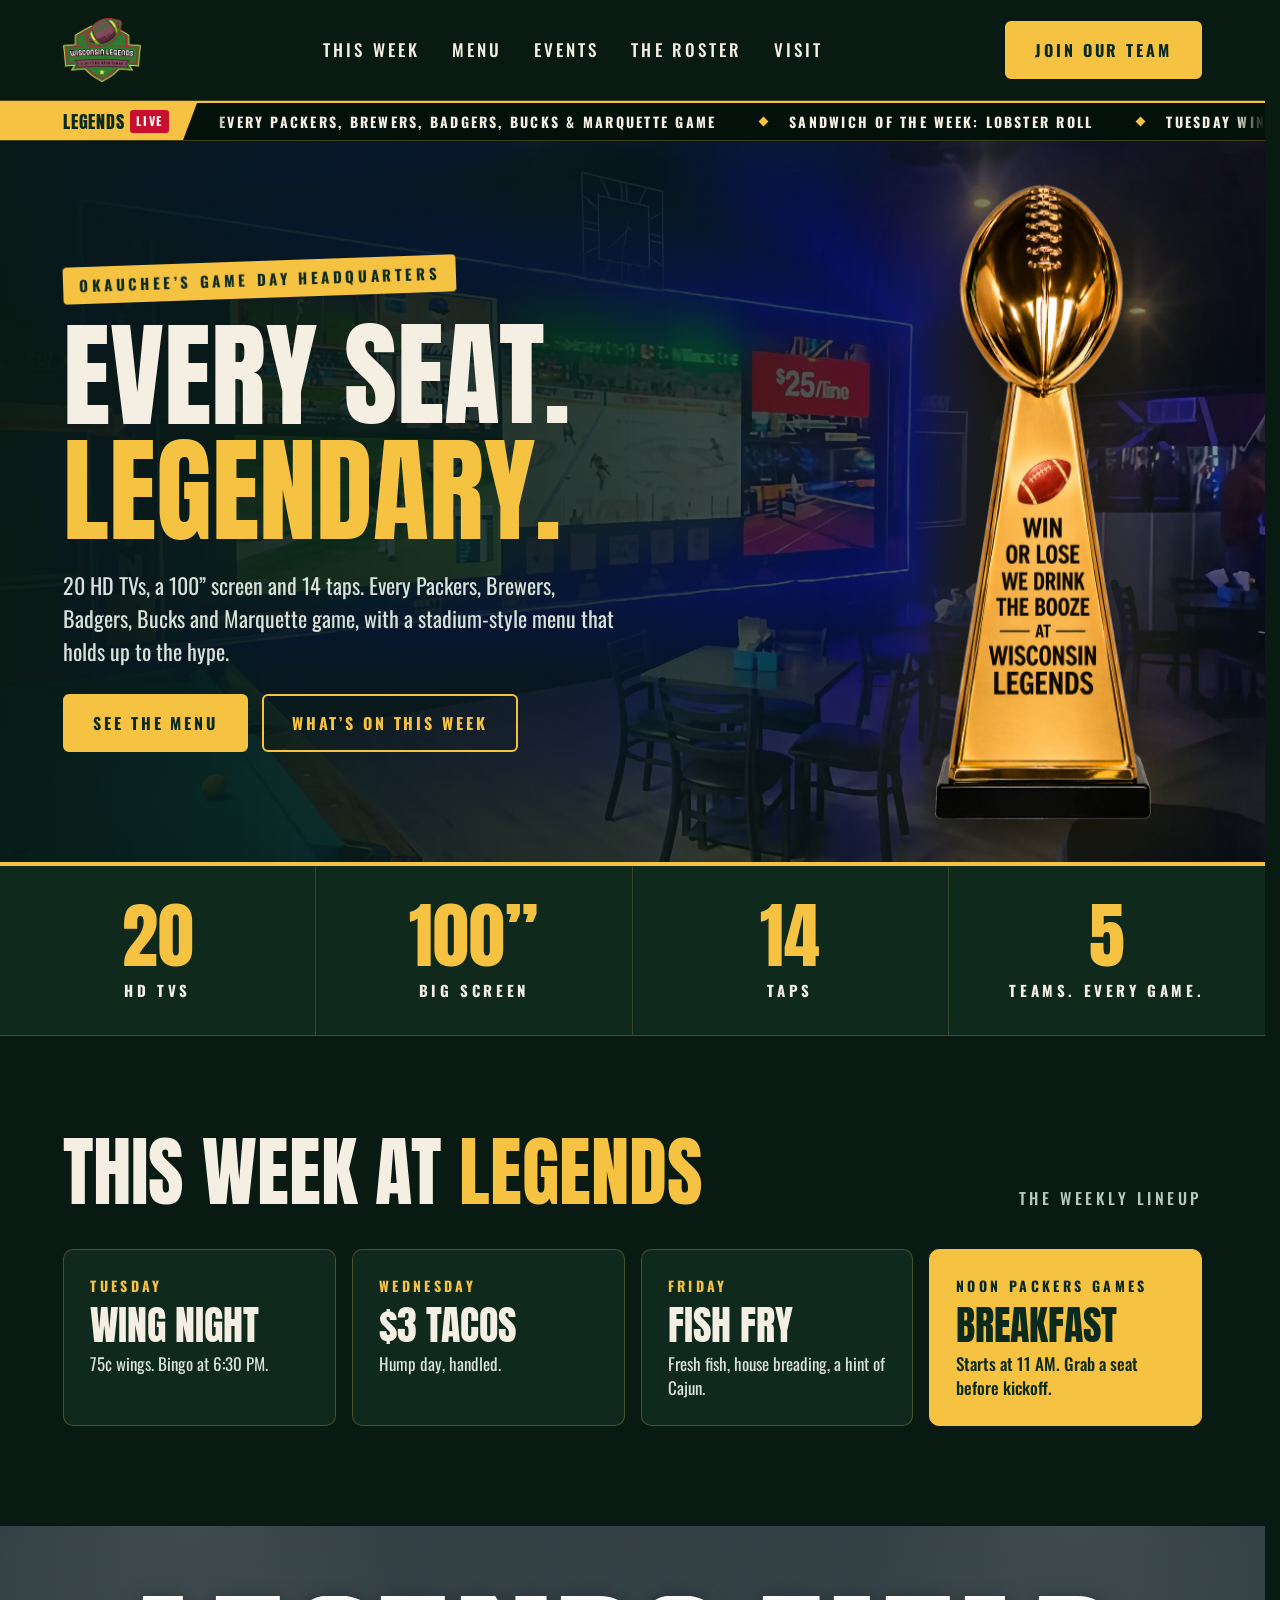
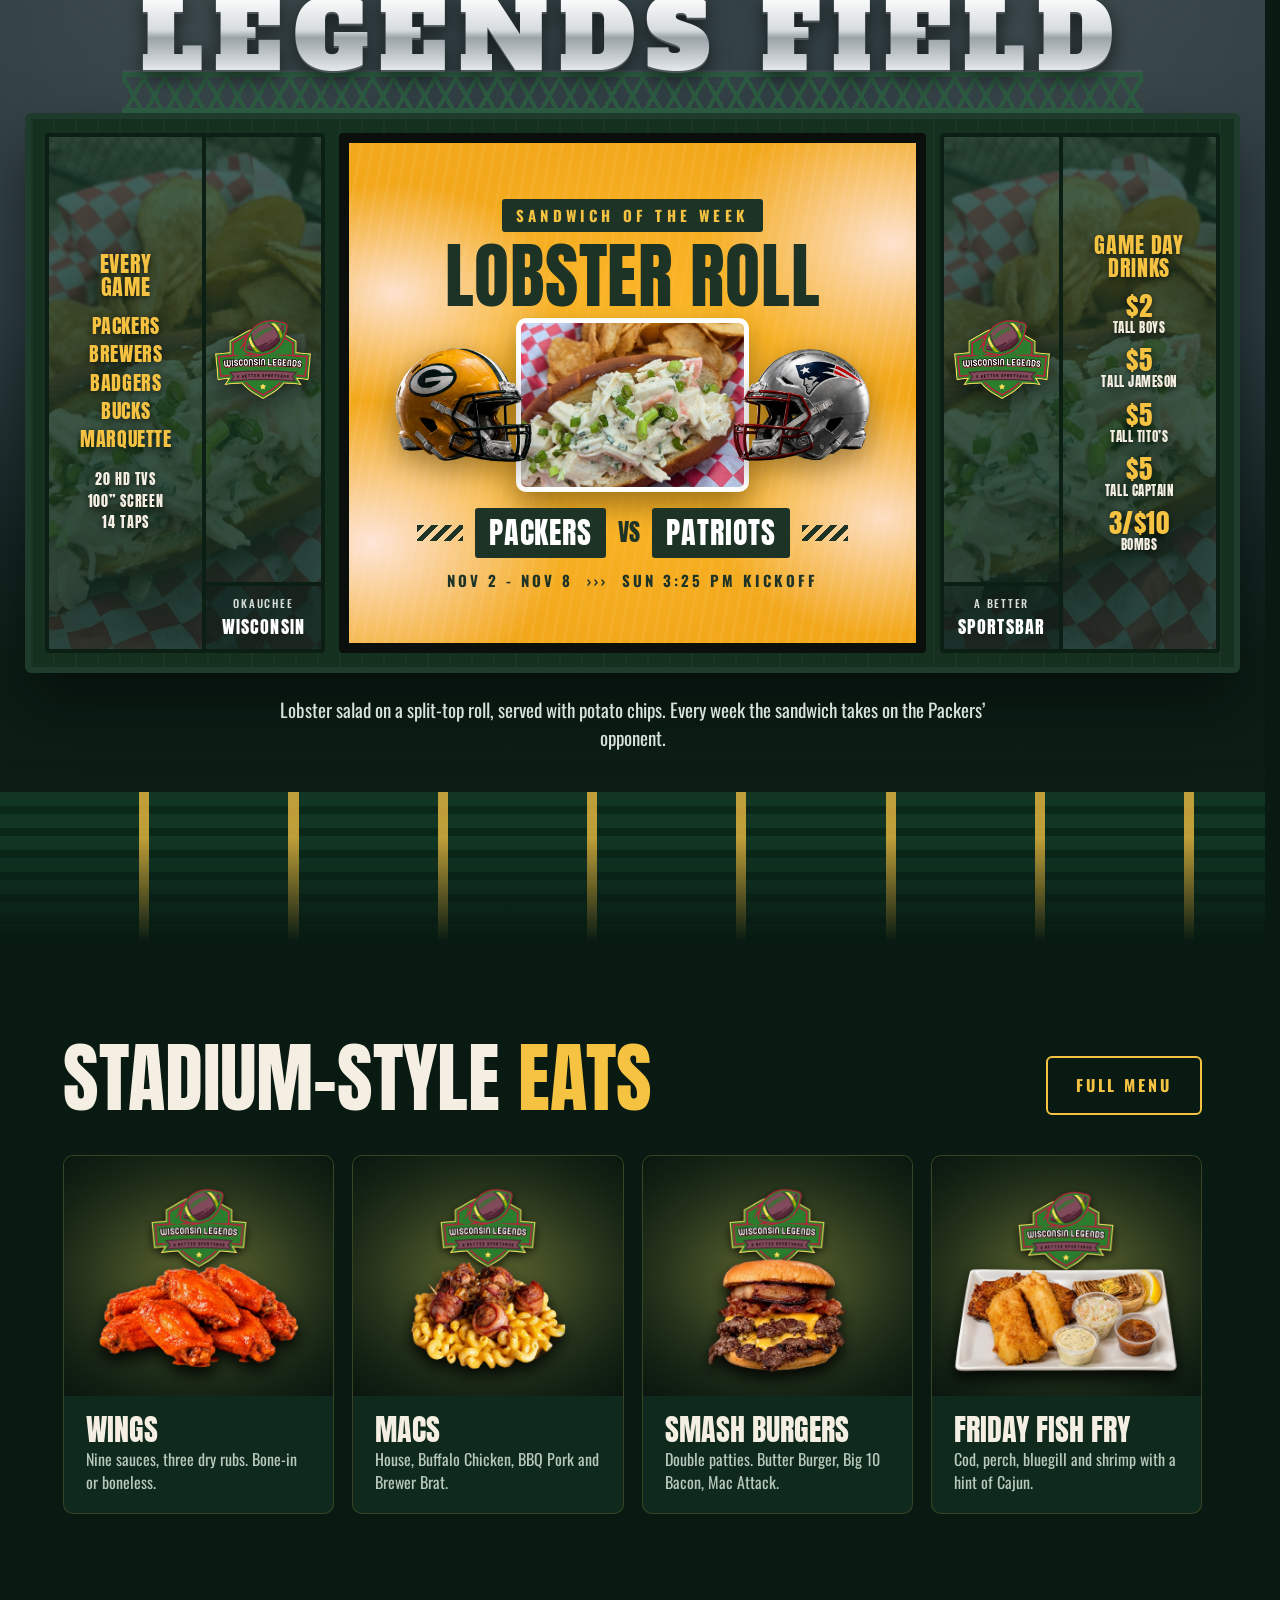
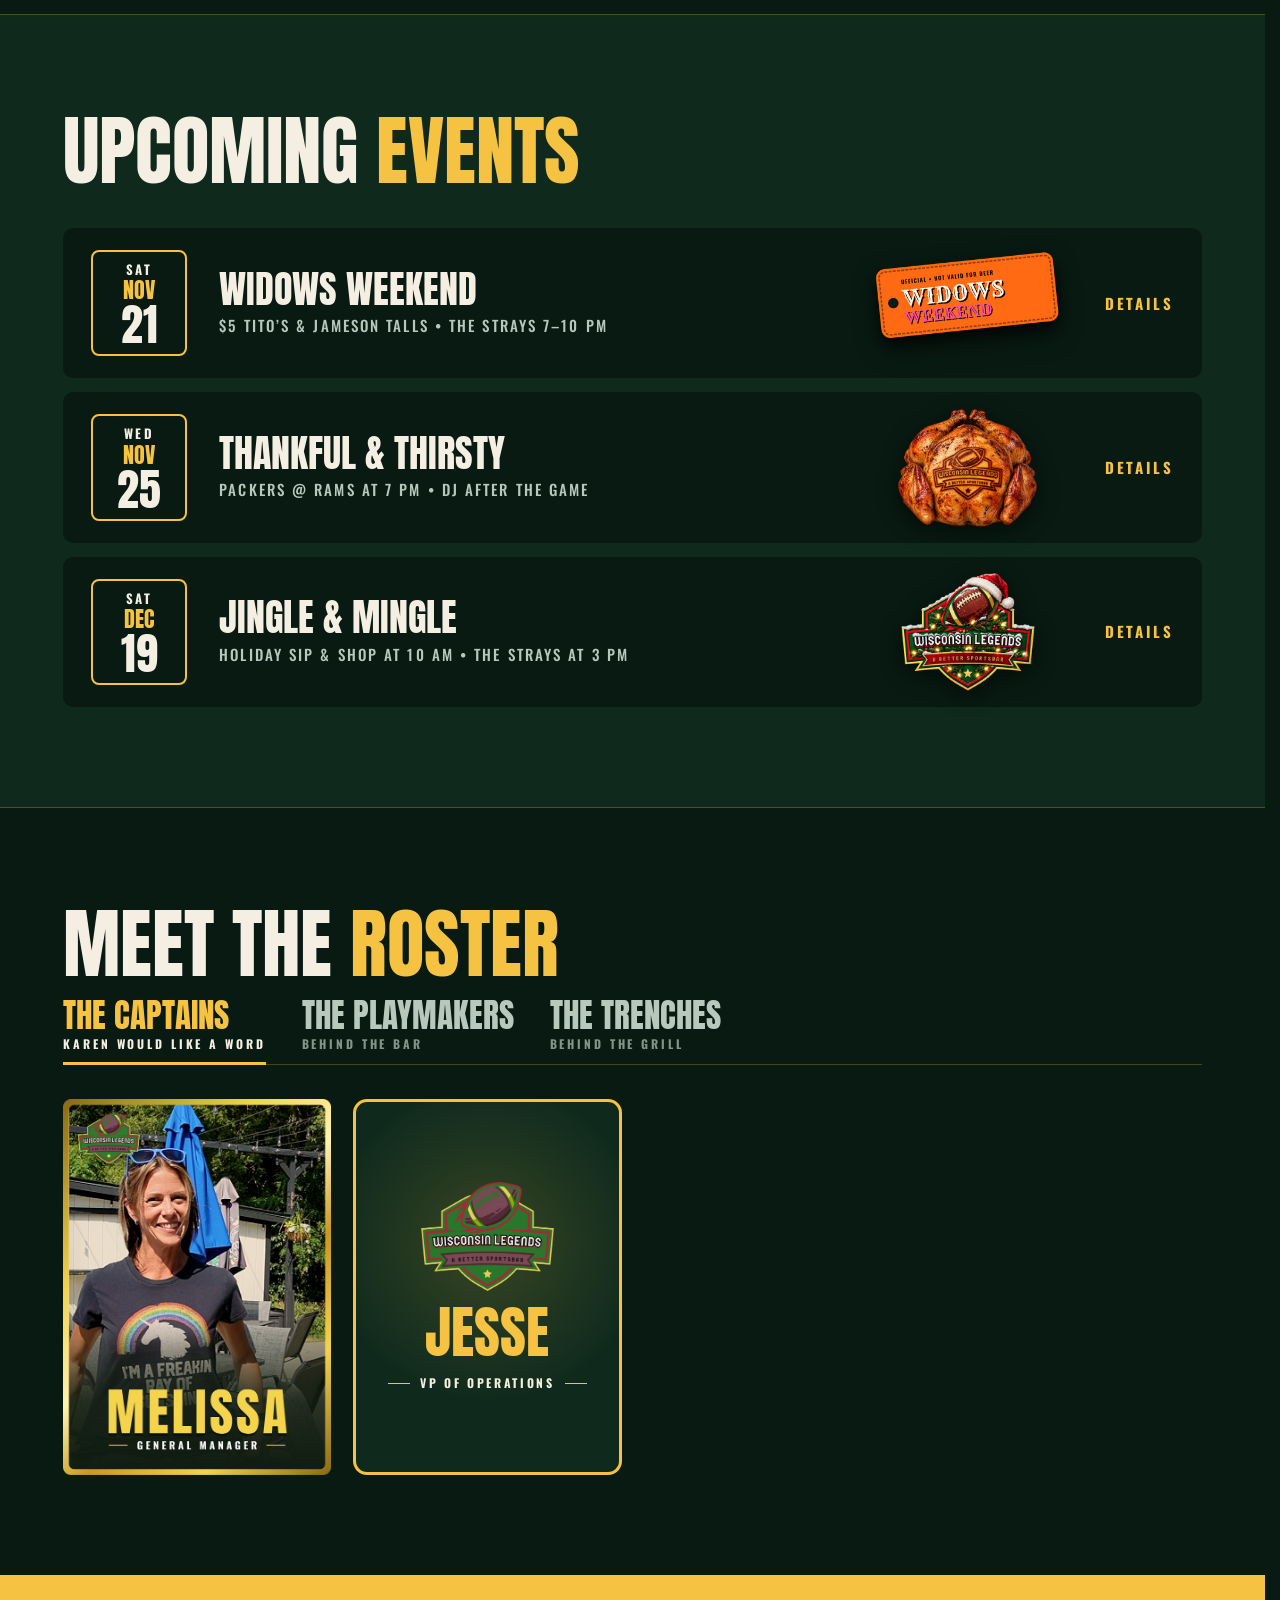
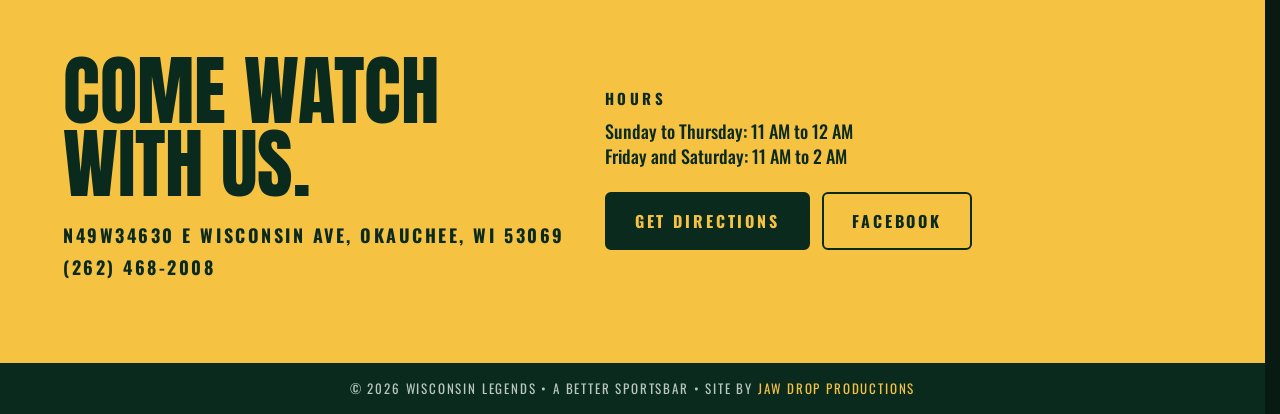
==== commit 36a55e90: "Add files via upload" ====
--- a/index.html
+++ b/index.html
@@ -11,7 +11,7 @@
 <link href="https://fonts.googleapis.com/css2?family=Alfa+Slab+One&family=Anton&family=Oswald:wght@400;500;700&display=swap" rel="stylesheet">
 <link rel="preload" as="video" href="video/loader-desktop.mp4" media="(min-width:768px)">
 <link rel="preload" as="video" href="video/loader-mobile.mp4" media="(max-width:767px)">
-<link rel="stylesheet" href="styles.css?v=20261103x">
+<link rel="stylesheet" href="styles.css?v=20261103y">
 </head>
 <body>
 <div id="loader" class="loader" aria-hidden="true">
@@ -22,9 +22,9 @@
 (function(){var L=document.getElementById("loader"),v=document.getElementById("loaderVid"),done=false;
 var mob=window.matchMedia("(max-width:767px), (orientation:portrait) and (max-width:1024px)").matches;
 var src=mob?"video/loader-mobile":"video/loader-desktop";
-v.poster=src+".jpg";v.src=src+".mp4";document.documentElement.classList.add("loading");
-function end(){if(done)return;done=true;L.classList.add("out");document.documentElement.classList.remove("loading");setTimeout(function(){L.remove()},700)}
-v.addEventListener("ended",end);v.addEventListener("error",end);document.getElementById("loaderSkip").addEventListener("click",end);
+v.poster=src+".jpg";v.src=src+".mp4";window.scrollTo(0,0);
+function end(){if(done)return;done=true;L.classList.add("out");setTimeout(function(){L.remove()},900)}
+v.addEventListener("ended",end);v.addEventListener("timeupdate",function(){if(v.duration&&v.currentTime>=v.duration-0.75)end()});v.addEventListener("error",end);document.getElementById("loaderSkip").addEventListener("click",end);
 var p=v.play();if(p&&p.catch)p.catch(function(){end()});
 setTimeout(end,9000);})();
 </script>
--- a/styles.css
+++ b/styles.css
@@ -384,3 +384,6 @@
 .loader-skip:hover{border-color:var(--gold);color:var(--gold)}
 .loader{background:radial-gradient(ellipse at 50% 50%,#17291f,#0a120e 80%)}
 @media (max-aspect-ratio:9/16){.loader video{object-fit:contain}}
+
+html{scrollbar-gutter:stable}
+.loader{transition:opacity .8s ease}
